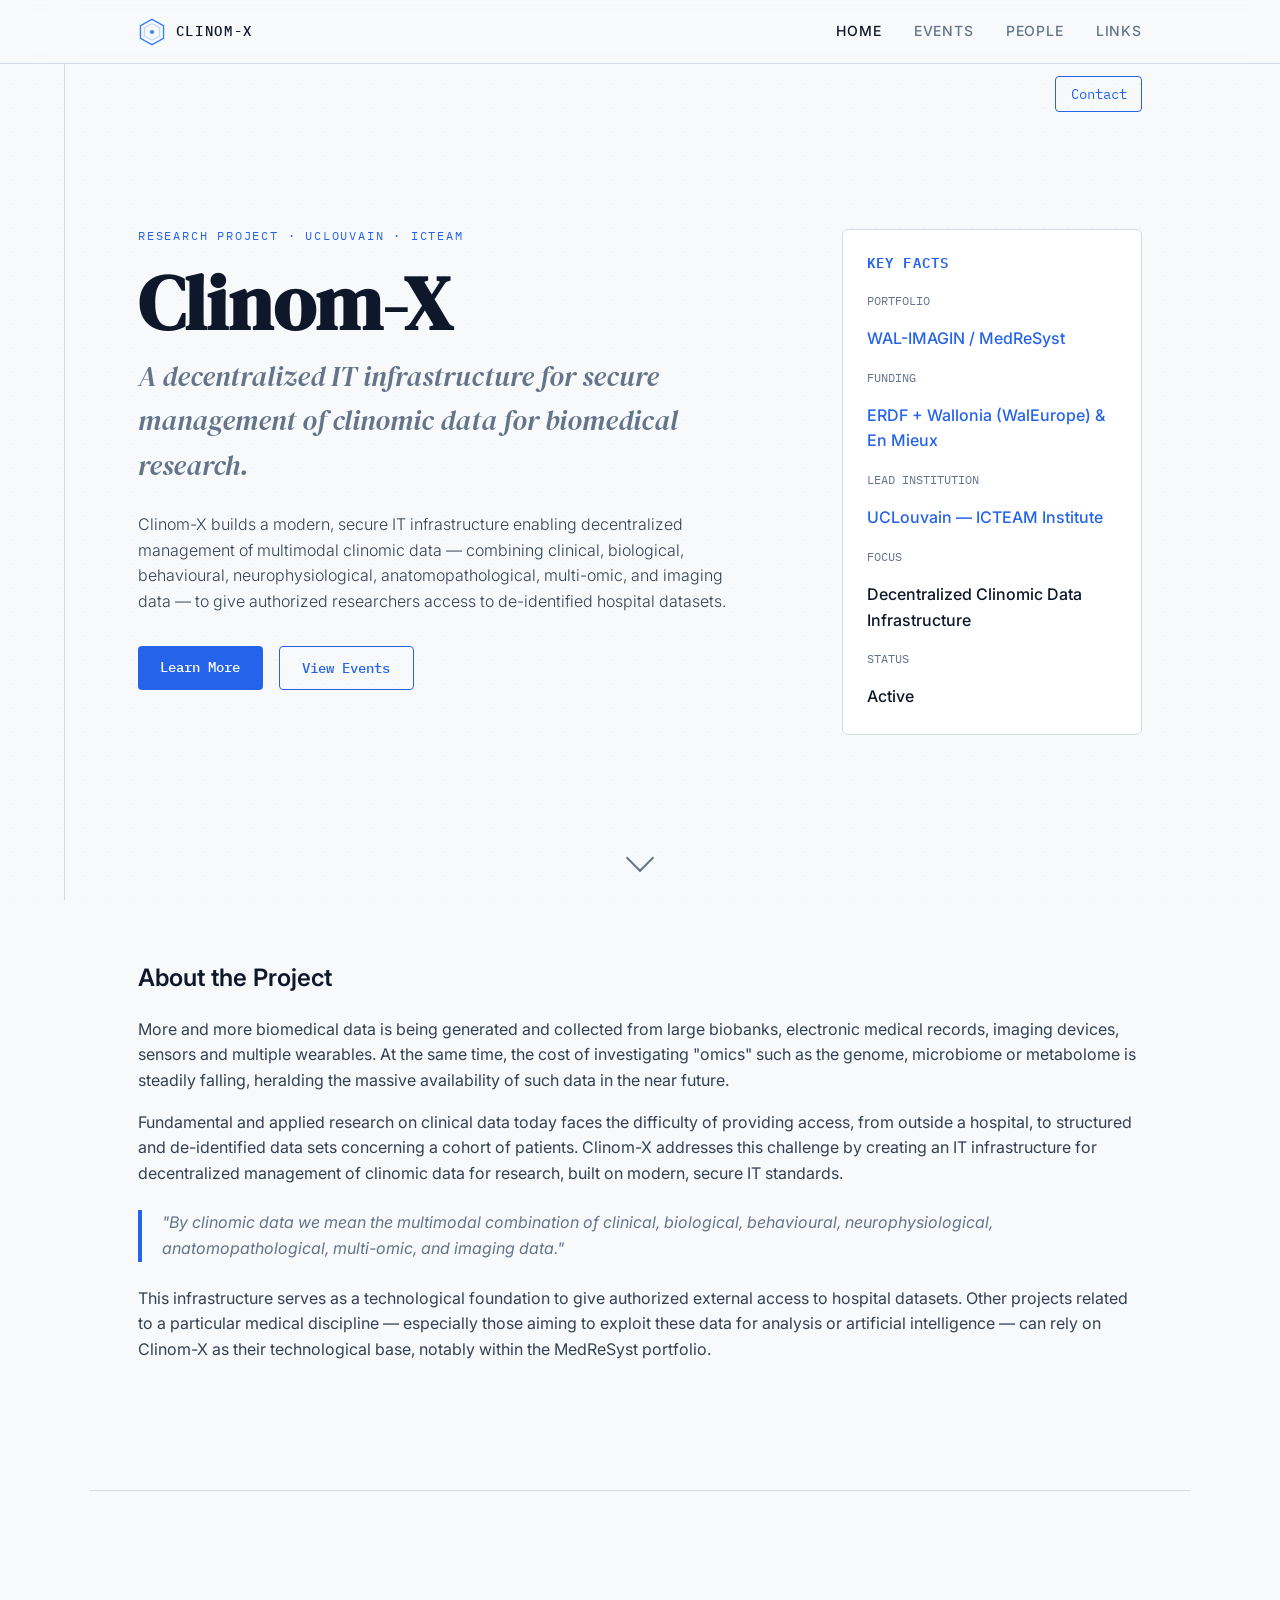
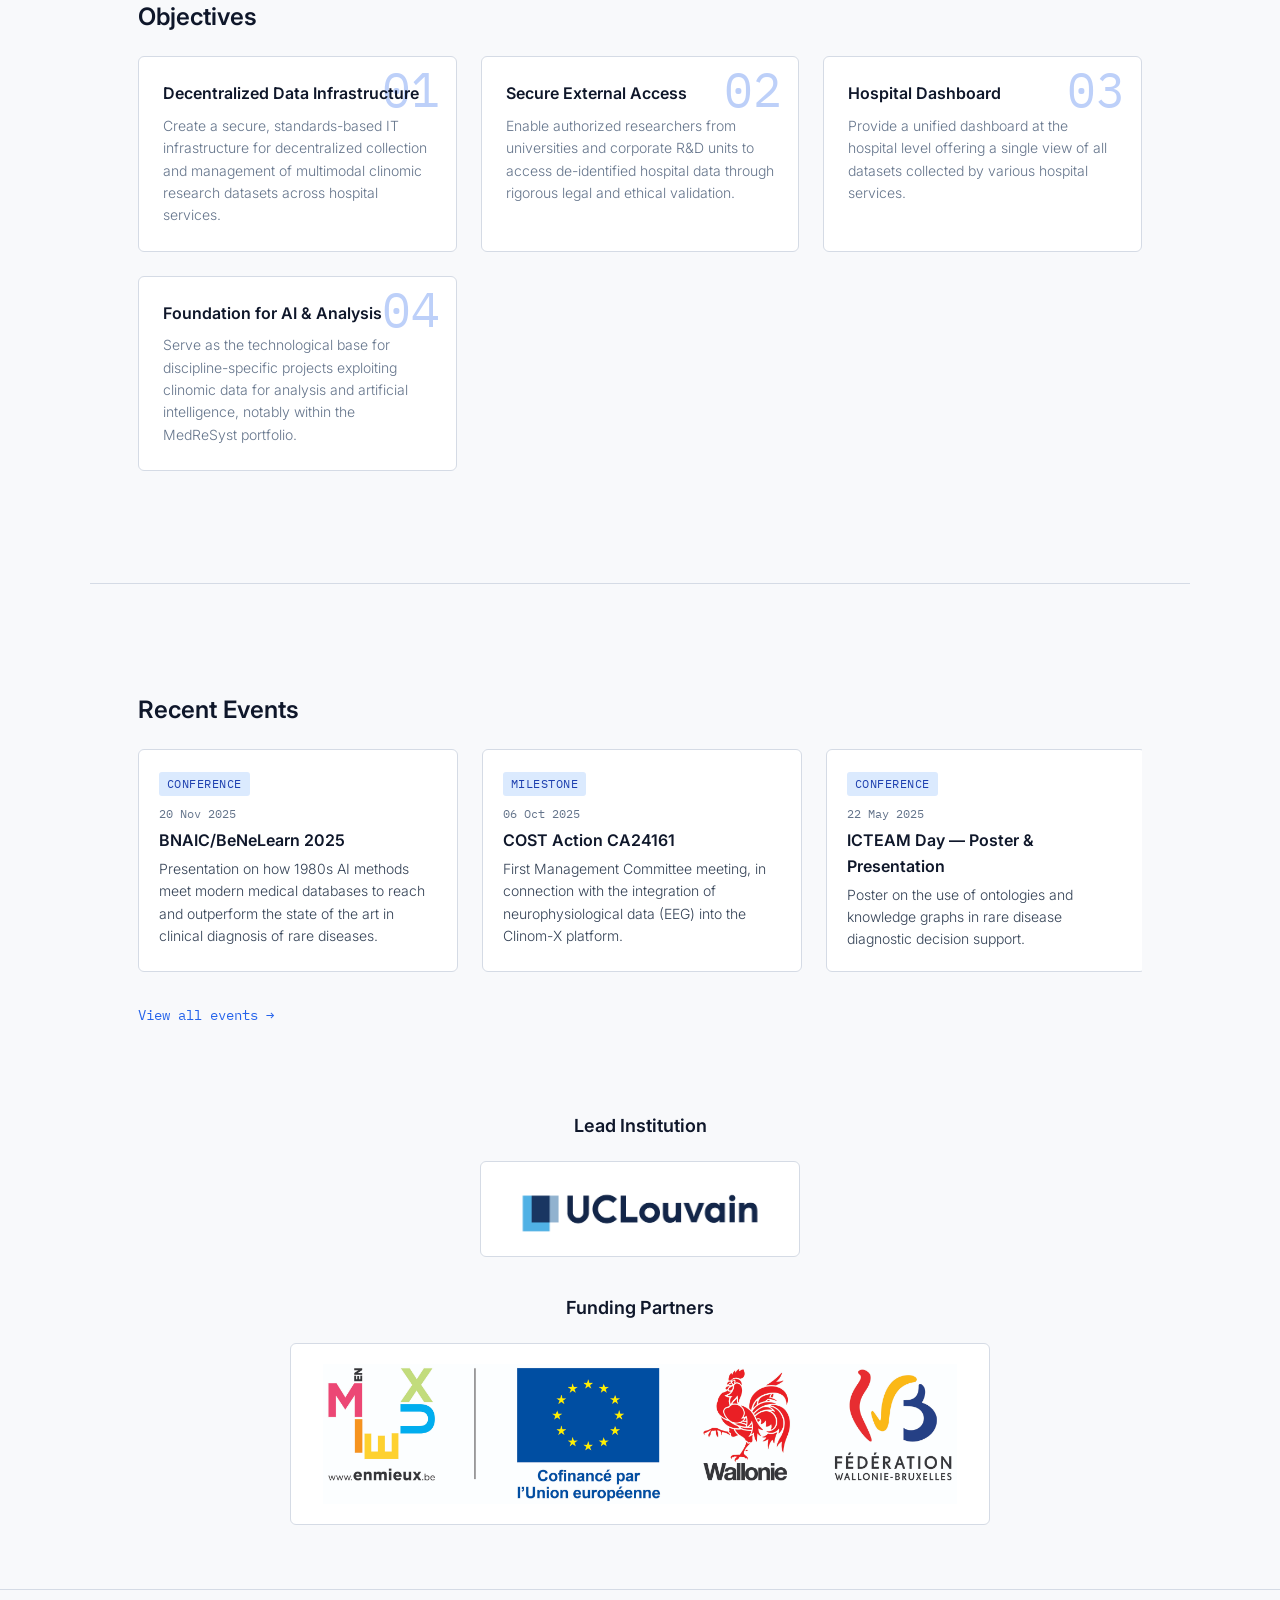
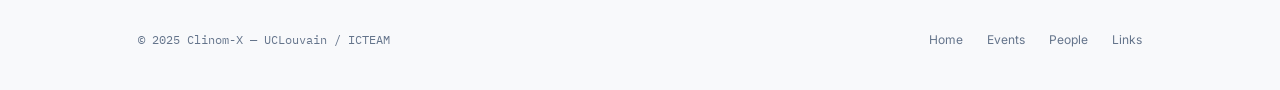
==== index.html @ 5c1c2f0a "Add some events" ====
<!DOCTYPE html>
<html lang="en">
<head>
  <meta charset="UTF-8">
  <meta name="viewport" content="width=device-width, initial-scale=1.0">
  <meta name="description" content="Clinom-X — A decentralized IT infrastructure for secure management of clinomic data for biomedical research.">
  <title>Clinom-X | Home</title>
  <link rel="icon" href="favicon.ico">
  <link href="https://fonts.googleapis.com/css2?family=DM+Serif+Display:ital@0;1&family=IBM+Plex+Mono:wght@400;500&family=Inter:wght@300;400;500;600&display=swap" rel="stylesheet">
  <link rel="stylesheet" href="css/style.css">
</head>
<body>

<a class="skip-link" href="#main">Skip to content</a>

<!-- ===== HEADER ===== -->
<header class="site-header">
  <div class="header-inner">
    <a href="index.html" class="logo" aria-label="Clinom-X home">
      <svg class="logo-mark" viewBox="0 0 40 40" aria-hidden="true">
        <polygon points="20,2 36.5,11 36.5,29 20,38 3.5,29 3.5,11" fill="none" stroke="#3b82f6" stroke-width="2"/>
        <polygon points="20,8 31,14 31,26 20,32 9,26 9,14" fill="none" stroke="#3b82f6" stroke-width="1" opacity="0.5"/>
        <circle cx="20" cy="20" r="3" fill="#3b82f6"/>
      </svg>
      <span class="logo-text">CLINOM-X</span>
    </a>

    <input type="checkbox" id="nav-toggle" class="nav-toggle sr-only" aria-label="Toggle navigation">
    <label for="nav-toggle" class="nav-toggle-label" aria-label="Open menu"><span></span></label>

    <div class="nav-menu">
      <nav class="nav-links" aria-label="Primary navigation">
        <a href="index.html" class="active">Home</a>
        <a href="events.html">Events</a>
        <a href="people.html">People</a>
        <a href="links.html">Links</a>
      </nav>
      <a href="mailto:francois.roucoux@uclouvain.be" class="btn-contact btn-contact-nav">Contact</a>
    </div>
  </div>
</header>

<a href="mailto:francois.roucoux@uclouvain.be" class="btn-contact btn-contact-fixed">Contact</a>

<main id="main" class="page-content">

<!-- ===== SECTION A: HERO ===== -->
<section class="hero">
  <div class="hero-bg" aria-hidden="true">
    <svg width="100%" height="100%" xmlns="http://www.w3.org/2000/svg">
      <defs>
        <pattern id="dot-grid" x="0" y="0" width="24" height="24" patternUnits="userSpaceOnUse">
          <circle cx="12" cy="12" r="1" fill="rgba(37,99,235,0.07)"/>
        </pattern>
      </defs>
      <rect width="100%" height="100%" fill="url(#dot-grid)"/>
    </svg>
  </div>

  <div class="container">
    <div class="hero-grid">
      <div class="hero-content">
        <p class="eyebrow">Research Project &middot; UCLouvain &middot; ICTEAM</p>
        <h1 class="headline">Clinom-X</h1>
        <p class="tagline">A decentralized IT infrastructure for secure management of clinomic data for biomedical research.</p>
        <p class="abstract">
          Clinom-X builds a modern, secure IT infrastructure enabling decentralized management of multimodal clinomic data &mdash; combining clinical, biological, behavioural, neurophysiological, anatomopathological, multi-omic, and imaging data &mdash; to give authorized researchers access to de-identified hospital datasets.
        </p>
        <div class="hero-cta">
          <a href="#about" class="btn btn-primary">Learn More</a>
          <a href="events.html" class="btn btn-outline">View Events</a>
        </div>
      </div>
      <aside class="hero-aside">
        <div class="key-facts">
          <h3>Key Facts</h3>
          <dl>
            <dt>Portfolio</dt>
            <dd><a href="https://medresyst.org/en/about/" target="_blank" rel="noopener noreferrer">WAL-IMAGIN / MedReSyst<span class="sr-only"> (opens in new tab)</span></a></dd>
            <dt>Funding</dt>
            <dd><a href="#partners">ERDF + Wallonia (WalEurope) &amp; En Mieux</a></dd>
            <dt>Lead Institution</dt>
            <dd><a href="#lead-institution">UCLouvain &mdash; ICTEAM Institute</a></dd>
            <dt>Focus</dt>
            <dd>Decentralized Clinomic Data Infrastructure</dd>
            <dt>Status</dt>
            <dd>Active</dd>
          </dl>
        </div>
      </aside>
    </div>
  </div>

  <div class="scroll-indicator" aria-hidden="true"></div>
</section>

<!-- ===== SECTION B: ABOUT ===== -->
<section id="about" class="section">
  <div class="container">
    <h2>About the Project</h2>
    <div class="about-text">
      <p>
        More and more biomedical data is being generated and collected from large biobanks, electronic medical records, imaging devices, sensors and multiple wearables. At the same time, the cost of investigating "omics" such as the genome, microbiome or metabolome is steadily falling, heralding the massive availability of such data in the near future.
      </p>
      <p>
        Fundamental and applied research on clinical data today faces the difficulty of providing access, from outside a hospital, to structured and de-identified data sets concerning a cohort of patients. Clinom-X addresses this challenge by creating an IT infrastructure for decentralized management of clinomic data for research, built on modern, secure IT standards.
      </p>
      <blockquote>
        "By clinomic data we mean the multimodal combination of clinical, biological, behavioural, neurophysiological, anatomopathological, multi-omic, and imaging data."
      </blockquote>
      <p>
        This infrastructure serves as a technological foundation to give authorized external access to hospital datasets. Other projects related to a particular medical discipline &mdash; especially those aiming to exploit these data for analysis or artificial intelligence &mdash; can rely on Clinom-X as their technological base, notably within the MedReSyst portfolio.
      </p>
    </div>
  </div>
</section>

<hr class="container">

<!-- ===== SECTION C: OBJECTIVES ===== -->
<section class="section">
  <div class="container">
    <h2>Objectives</h2>
    <div class="objectives-grid">
      <div class="objective-card">
        <span class="objective-num" aria-hidden="true">01</span>
        <p class="objective-title">Decentralized Data Infrastructure</p>
        <p class="objective-desc">Create a secure, standards-based IT infrastructure for decentralized collection and management of multimodal clinomic research datasets across hospital services.</p>
      </div>
      <div class="objective-card">
        <span class="objective-num" aria-hidden="true">02</span>
        <p class="objective-title">Secure External Access</p>
        <p class="objective-desc">Enable authorized researchers from universities and corporate R&amp;D units to access de-identified hospital data through rigorous legal and ethical validation.</p>
      </div>
      <div class="objective-card">
        <span class="objective-num" aria-hidden="true">03</span>
        <p class="objective-title">Hospital Dashboard</p>
        <p class="objective-desc">Provide a unified dashboard at the hospital level offering a single view of all datasets collected by various hospital services.</p>
      </div>
      <div class="objective-card">
        <span class="objective-num" aria-hidden="true">04</span>
        <p class="objective-title">Foundation for AI &amp; Analysis</p>
        <p class="objective-desc">Serve as the technological base for discipline-specific projects exploiting clinomic data for analysis and artificial intelligence, notably within the MedReSyst portfolio.</p>
      </div>
    </div>
  </div>
</section>

<hr class="container">

<!-- ===== SECTION D: LATEST EVENTS ===== -->
<section class="section">
  <div class="container">
    <h2>Recent Events</h2>
    <div class="events-preview">
      <a href="events.html" class="event-preview-card">
        <span class="tag">Conference</span>
        <p class="event-preview-date">20 Nov 2025</p>
        <p class="event-preview-title">BNAIC/BeNeLearn 2025</p>
        <p class="event-preview-desc">Presentation on how 1980s AI methods meet modern medical databases to reach and outperform the state of the art in clinical diagnosis of rare diseases.</p>
      </a>
      <a href="events.html" class="event-preview-card">
        <span class="tag">Milestone</span>
        <p class="event-preview-date">06 Oct 2025</p>
        <p class="event-preview-title">COST Action CA24161</p>
        <p class="event-preview-desc">First Management Committee meeting, in connection with the integration of neurophysiological data (EEG) into the Clinom-X platform.</p>
      </a>
      <a href="events.html" class="event-preview-card">
        <span class="tag">Conference</span>
        <p class="event-preview-date">22 May 2025</p>
        <p class="event-preview-title">ICTEAM Day &mdash; Poster &amp; Presentation</p>
        <p class="event-preview-desc">Poster on the use of ontologies and knowledge graphs in rare disease diagnostic decision support.</p>
      </a>
    </div>
    <a href="events.html" class="view-all-link">View all events &rarr;</a>
  </div>
</section>

<!-- ===== SECTION E: PARTNERS ===== -->
<section id="partners" class="section" style="padding-top: 1.5rem;">
  <div class="container" style="text-align: center;">
    <h3 id="lead-institution">Lead Institution</h3>
    <a href="https://www.uclouvain.be/en/research-institutes/icteam" target="_blank" rel="noopener noreferrer">
      <img src="img/logo_UCLouvain_format_jpg_RVB.jpg" alt="UCLouvain — ICTEAM Institute (opens in new tab)" class="partners-logo uclouvain-logo" style="margin-top: 1.5rem;">
    </a>
    <h3 style="margin-top: 2.5rem;">Funding Partners</h3>
    <img src="img/logo_UE+wallonie+FWB.jpg" alt="Funding partners: En Mieux, European Union (ERDF), Wallonie, Fédération Wallonie-Bruxelles" class="partners-logo" style="margin-top: 1.5rem;">
  </div>
</section>

</main>

<!-- ===== FOOTER ===== -->
<footer class="site-footer">
  <div class="footer-inner">
    <p class="footer-copy">&copy; 2025 Clinom-X &mdash; UCLouvain / ICTEAM</p>
    <nav class="footer-nav" aria-label="Footer navigation">
      <a href="index.html">Home</a>
      <a href="events.html">Events</a>
      <a href="people.html">People</a>
      <a href="links.html">Links</a>
    </nav>
  </div>
</footer>

</body>
</html>
---- css/style.css ----
/* =========================================================
   0. Custom Properties (Design Tokens)
   ========================================================= */

:root {
  --clr-bg:          #f8f9fb;
  --clr-surface:     #ffffff;
  --clr-border:      #d5dbe5;
  --clr-accent:      #2563eb;
  --clr-accent-dim:  #1d4ed8;
  --clr-text:        #334155;
  --clr-text-muted:  #64748b;
  --clr-text-bright: #0f172a;
  --clr-tag-bg:      #dbeafe;
  --clr-tag-text:    #1e40af;
  --clr-rule:        #d5dbe5;

  --fs-xs:   0.75rem;
  --fs-sm:   0.875rem;
  --fs-base: 1rem;
  --fs-lg:   1.125rem;
  --fs-xl:   1.5rem;
  --fs-2xl:  2rem;
  --fs-hero: clamp(2.5rem, 6vw, 5rem);
}

/* =========================================================
   1. CSS Reset / Base
   ========================================================= */

*, *::before, *::after {
  box-sizing: border-box;
  margin: 0;
  padding: 0;
}

html {
  scroll-behavior: smooth;
}

body {
  font-family: 'Inter', sans-serif;
  font-weight: 400;
  font-size: var(--fs-base);
  line-height: 1.6;
  color: var(--clr-text);
  background-color: var(--clr-bg);
  -webkit-font-smoothing: antialiased;
  -moz-osx-font-smoothing: grayscale;
}

img {
  max-width: 100%;
  display: block;
}

ul, ol {
  list-style: none;
}

a {
  color: var(--clr-accent);
  text-decoration: none;
  transition: all 0.2s ease;
}

a:hover {
  color: var(--clr-text-bright);
}

/* =========================================================
   2. Base Typography
   ========================================================= */

h1, h2, h3, h4 {
  font-family: 'Inter', sans-serif;
  color: var(--clr-text-bright);
  line-height: 1.2;
}

h1 { font-size: var(--fs-2xl); font-weight: 600; }
h2 { font-size: var(--fs-xl); font-weight: 600; margin-bottom: 1.5rem; }
h3 { font-size: var(--fs-lg); font-weight: 600; margin-bottom: 1rem; }

/* =========================================================
   3. Layout Utilities
   ========================================================= */

.container {
  max-width: 1100px;
  margin-inline: auto;
  padding-inline: clamp(1rem, 5vw, 3rem);
}

.section {
  padding-block: 4rem;
}

.grid-auto {
  display: grid;
  grid-template-columns: repeat(auto-fill, minmax(300px, 1fr));
  gap: 1.5rem;
}

.flex-row {
  display: flex;
  gap: 1rem;
  align-items: center;
}

.sr-only {
  position: absolute;
  width: 1px;
  height: 1px;
  padding: 0;
  margin: -1px;
  overflow: hidden;
  clip: rect(0, 0, 0, 0);
  white-space: nowrap;
  border: 0;
}

/* Skip link */
.skip-link {
  position: absolute;
  top: -100%;
  left: 1rem;
  background: var(--clr-accent);
  color: var(--clr-text-bright);
  padding: 0.5rem 1rem;
  z-index: 1000;
  border-radius: 4px;
  font-size: var(--fs-sm);
}

.skip-link:focus {
  top: 0.5rem;
}

/* Focus styles */
:focus-visible {
  outline: 2px solid var(--clr-accent);
  outline-offset: 3px;
}

/* =========================================================
   4. Components
   ========================================================= */

/* ---------------------------------------------------------
   4.1 Header / Nav
   --------------------------------------------------------- */

.site-header {
  position: fixed;
  top: 0;
  left: 0;
  right: 0;
  height: 64px;
  z-index: 100;
  background: rgba(248, 249, 251, 0.85);
  -webkit-backdrop-filter: blur(12px);
  backdrop-filter: blur(12px);
  border-bottom: 1px solid var(--clr-border);
  display: flex;
  align-items: center;
}

.header-inner {
  max-width: 1100px;
  margin-inline: auto;
  padding-inline: clamp(1rem, 5vw, 3rem);
  width: 100%;
  display: flex;
  align-items: center;
  justify-content: space-between;
}

.logo {
  display: flex;
  align-items: center;
  gap: 0.6rem;
  text-decoration: none;
}

.logo-text {
  font-family: 'IBM Plex Mono', monospace;
  font-weight: 500;
  font-size: var(--fs-sm);
  letter-spacing: 0.12em;
  color: var(--clr-text-bright);
}

.logo-mark {
  width: 28px;
  height: 28px;
  flex-shrink: 0;
}

.nav-links {
  display: flex;
  gap: 2rem;
  align-items: center;
}

.nav-links a {
  font-size: var(--fs-sm);
  font-family: 'Inter', sans-serif;
  font-weight: 500;
  text-transform: uppercase;
  letter-spacing: 0.06em;
  color: var(--clr-text-muted);
  text-decoration: none;
}

.nav-links a:hover,
.nav-links a.active {
  color: var(--clr-text-bright);
}

.btn-contact {
  font-family: 'IBM Plex Mono', monospace;
  font-size: var(--fs-sm);
  border: 1px solid var(--clr-accent);
  color: var(--clr-accent);
  border-radius: 4px;
  padding: 0.35rem 0.9rem;
  text-decoration: none;
  transition: all 0.2s ease;
}

.btn-contact:hover {
  background: var(--clr-accent);
  color: var(--clr-text-bright);
}

.btn-contact-fixed {
  position: fixed;
  top: 4.75rem;
  z-index: 99;
  right: calc(50% - 550px + clamp(1rem, 5vw, 3rem));
}

.btn-contact-nav {
  display: none;
}

@media (max-width: 1100px) {
  .btn-contact-fixed {
    right: clamp(1rem, 5vw, 3rem);
  }
}

/* Hamburger toggle (CSS-only) */
.nav-toggle {
  display: none;
}

.nav-toggle-label {
  display: none;
  cursor: pointer;
  width: 28px;
  height: 20px;
  position: relative;
  z-index: 110;
}

.nav-toggle-label span,
.nav-toggle-label span::before,
.nav-toggle-label span::after {
  display: block;
  width: 100%;
  height: 2px;
  background: var(--clr-text-bright);
  border-radius: 2px;
  position: absolute;
  transition: all 0.3s ease;
}

.nav-toggle-label span {
  top: 9px;
}

.nav-toggle-label span::before {
  content: '';
  top: -7px;
}

.nav-toggle-label span::after {
  content: '';
  top: 7px;
}

.nav-toggle:checked + .nav-toggle-label span {
  background: transparent;
}

.nav-toggle:checked + .nav-toggle-label span::before {
  top: 0;
  transform: rotate(45deg);
}

.nav-toggle:checked + .nav-toggle-label span::after {
  top: 0;
  transform: rotate(-45deg);
}

/* ---------------------------------------------------------
   4.2 Footer
   --------------------------------------------------------- */

.site-footer {
  border-top: 1px solid var(--clr-border);
  padding-block: 2.5rem;
}

.footer-inner {
  max-width: 1100px;
  margin-inline: auto;
  padding-inline: clamp(1rem, 5vw, 3rem);
  display: flex;
  justify-content: space-between;
  align-items: center;
  flex-wrap: wrap;
  gap: 1rem;
}

.footer-copy {
  font-family: 'IBM Plex Mono', monospace;
  font-size: var(--fs-xs);
  color: var(--clr-text-muted);
}

.footer-nav {
  display: flex;
  gap: 1.5rem;
}

.footer-nav a {
  font-size: var(--fs-xs);
  color: var(--clr-text-muted);
  text-decoration: none;
}

.footer-nav a:hover {
  color: var(--clr-text-bright);
}

/* ---------------------------------------------------------
   4.3 Hero
   --------------------------------------------------------- */

.hero {
  min-height: 100svh;
  min-height: 100vh; /* fallback */
  display: flex;
  align-items: center;
  position: relative;
  overflow: hidden;
  padding-top: 64px;
}

.hero-bg {
  position: absolute;
  inset: 0;
  z-index: 0;
}

.hero-bg svg {
  width: 100%;
  height: 100%;
}

.hero-grid {
  position: relative;
  z-index: 1;
  display: flex;
  align-items: center;
  gap: 3rem;
}

.hero-content {
  flex: 1;
  max-width: 700px;
}

.hero-aside {
  flex: 0 0 300px;
}

.hero .eyebrow {
  font-family: 'IBM Plex Mono', monospace;
  font-size: var(--fs-xs);
  color: var(--clr-accent);
  text-transform: uppercase;
  letter-spacing: 0.15em;
  margin-bottom: 1rem;
}

.hero .headline {
  font-family: 'DM Serif Display', serif;
  font-size: var(--fs-hero);
  color: var(--clr-text-bright);
  line-height: 1.1;
  margin-bottom: 0.5rem;
}

.hero .tagline {
  font-family: 'DM Serif Display', serif;
  font-style: italic;
  font-size: clamp(1.25rem, 3vw, 1.75rem);
  color: var(--clr-text-muted);
  margin-bottom: 1.5rem;
}

.hero .abstract {
  font-weight: 300;
  font-size: var(--fs-base);
  color: var(--clr-text);
  margin-bottom: 2rem;
  max-width: 600px;
}

.hero-cta {
  display: flex;
  gap: 1rem;
  flex-wrap: wrap;
  margin-bottom: 3rem;
}

.scroll-indicator {
  position: absolute;
  bottom: 2rem;
  left: 50%;
  transform: translateX(-50%);
  z-index: 1;
}

.scroll-indicator::before {
  content: '';
  display: block;
  width: 20px;
  height: 20px;
  border-right: 2px solid var(--clr-text-muted);
  border-bottom: 2px solid var(--clr-text-muted);
  transform: rotate(45deg);
  animation: scroll-bounce 2s infinite;
}

@keyframes scroll-bounce {
  0%, 100% { transform: rotate(45deg) translateY(0); opacity: 0.6; }
  50%      { transform: rotate(45deg) translateY(8px); opacity: 1; }
}

/* Page hero (narrow band for inner pages) */
.page-hero {
  min-height: 220px;
  display: flex;
  align-items: flex-end;
  padding-top: 64px;
  padding-bottom: 2rem;
  position: relative;
  overflow: hidden;
}

.page-hero .hero-bg {
  position: absolute;
  inset: 0;
  z-index: 0;
}

.page-hero .container {
  position: relative;
  z-index: 1;
}

.page-hero .eyebrow {
  font-family: 'IBM Plex Mono', monospace;
  font-size: var(--fs-xs);
  color: var(--clr-accent);
  text-transform: uppercase;
  letter-spacing: 0.15em;
  margin-bottom: 0.75rem;
}

.page-hero h1 {
  font-family: 'DM Serif Display', serif;
  font-size: var(--fs-2xl);
  color: var(--clr-text-bright);
  margin-bottom: 0.5rem;
}

.page-hero .subtitle {
  font-weight: 300;
  color: var(--clr-text-muted);
  font-size: var(--fs-base);
}

/* ---------------------------------------------------------
   4.4 Cards (generic)
   --------------------------------------------------------- */

.card {
  background: var(--clr-surface);
  border: 1px solid var(--clr-border);
  border-radius: 6px;
  padding: 1.5rem;
  transition: all 0.2s ease;
}

.card:hover {
  border-color: var(--clr-accent);
  box-shadow: 0 0 0 1px var(--clr-accent);
}

/* ---------------------------------------------------------
   4.5 Buttons
   --------------------------------------------------------- */

.btn {
  display: inline-block;
  font-family: 'IBM Plex Mono', monospace;
  font-size: var(--fs-sm);
  font-weight: 500;
  padding: 0.6rem 1.4rem;
  border-radius: 4px;
  text-decoration: none;
  transition: all 0.2s ease;
  cursor: pointer;
  border: none;
}

.btn-primary {
  background: var(--clr-accent);
  color: #fff;
}

.btn-primary:hover {
  background: var(--clr-accent-dim);
  color: #fff;
}

.btn-outline {
  background: transparent;
  border: 1px solid var(--clr-accent);
  color: var(--clr-accent);
}

.btn-outline:hover {
  background: var(--clr-accent);
  color: #fff;
}

/* ---------------------------------------------------------
   4.6 Tags / Chips
   --------------------------------------------------------- */

.tag {
  display: inline-block;
  font-family: 'IBM Plex Mono', monospace;
  font-size: var(--fs-xs);
  text-transform: uppercase;
  letter-spacing: 0.04em;
  background: var(--clr-tag-bg);
  color: var(--clr-tag-text);
  padding: 0.15rem 0.5rem;
  border-radius: 3px;
}

/* ---------------------------------------------------------
   4.7 Timeline (events)
   --------------------------------------------------------- */

.timeline {
  padding: 0;
}

.timeline-entry {
  display: grid;
  grid-template-columns: 80px 1px 1fr;
  gap: 1.5rem;
  padding-bottom: 2.5rem;
}

.timeline-year {
  font-family: 'IBM Plex Mono', monospace;
  color: var(--clr-accent);
  font-size: var(--fs-sm);
  text-align: right;
  padding-top: 0.15rem;
}

.timeline-rule {
  background: var(--clr-border);
  width: 1px;
}

.timeline-content {
  padding-bottom: 0.5rem;
}

.timeline-date {
  font-family: 'IBM Plex Mono', monospace;
  font-size: var(--fs-xs);
  color: var(--clr-text-muted);
  margin-bottom: 0.35rem;
}

.timeline-content .tag {
  margin-bottom: 0.5rem;
}

.timeline-title {
  font-weight: 600;
  font-size: var(--fs-lg);
  color: var(--clr-text-bright);
  margin-bottom: 0.25rem;
}

.timeline-venue {
  font-size: var(--fs-sm);
  color: var(--clr-text-muted);
  margin-bottom: 0.35rem;
}

.timeline-desc {
  font-weight: 300;
  font-size: var(--fs-base);
  color: var(--clr-text);
  margin-bottom: 0.5rem;
}

.timeline-link {
  font-family: 'IBM Plex Mono', monospace;
  font-size: var(--fs-xs);
  color: var(--clr-accent);
}

.timeline-link:hover {
  color: var(--clr-text-bright);
}

/* ---------------------------------------------------------
   4.8 Person Card
   --------------------------------------------------------- */

.person-grid {
  display: grid;
  grid-template-columns: repeat(auto-fill, minmax(240px, 1fr));
  gap: 1.5rem;
}

.person-card {
  background: var(--clr-surface);
  border: 1px solid var(--clr-border);
  border-radius: 6px;
  padding: 1.5rem;
  transition: all 0.2s ease;
}

.person-card:hover {
  border-color: var(--clr-accent);
  box-shadow: 0 0 0 1px var(--clr-accent);
}

.person-photo {
  width: 96px;
  height: 96px;
  border-radius: 50%;
  object-fit: cover;
  margin-bottom: 1rem;
  border: 2px solid var(--clr-border);
}

.person-avatar {
  width: 64px;
  height: 64px;
  border-radius: 50%;
  background: var(--clr-border);
  display: flex;
  align-items: center;
  justify-content: center;
  font-family: 'IBM Plex Mono', monospace;
  font-size: var(--fs-lg);
  color: var(--clr-accent);
  margin-bottom: 1rem;
}

.person-name {
  font-weight: 600;
  color: var(--clr-text-bright);
  margin-bottom: 0.15rem;
}

.person-role {
  font-size: var(--fs-sm);
  color: var(--clr-text-muted);
  margin-bottom: 0.15rem;
}

.person-affiliation {
  font-family: 'IBM Plex Mono', monospace;
  font-size: var(--fs-xs);
  color: var(--clr-text-muted);
  margin-bottom: 0.75rem;
}

.person-bio {
  font-weight: 300;
  font-size: var(--fs-sm);
  color: var(--clr-text);
  margin-bottom: 0.75rem;
}

.person-links {
  display: flex;
  gap: 0.75rem;
}

.person-links a {
  font-size: var(--fs-sm);
  color: var(--clr-text-muted);
  text-decoration: none;
  transition: all 0.2s ease;
}

.person-links a:hover {
  color: var(--clr-accent);
}

/* ---------------------------------------------------------
   4.9 Link Entry
   --------------------------------------------------------- */

.link-entry {
  display: flex;
  align-items: flex-start;
  gap: 1rem;
  padding: 1rem 1.25rem;
  border: 1px solid var(--clr-border);
  border-radius: 4px;
  margin-bottom: 0.5rem;
  text-decoration: none;
  color: inherit;
  transition: all 0.2s ease;
}

.link-entry:hover {
  border-color: var(--clr-accent);
  background: var(--clr-surface);
  color: inherit;
}

.link-icon {
  font-size: var(--fs-xl);
  width: 40px;
  flex-shrink: 0;
  text-align: center;
  line-height: 1;
  padding-top: 0.15rem;
}

.link-body {
  flex: 1;
  min-width: 0;
}

.link-title {
  font-weight: 600;
  color: var(--clr-text-bright);
  margin-bottom: 0.1rem;
}

.link-url {
  font-family: 'IBM Plex Mono', monospace;
  font-size: var(--fs-xs);
  color: var(--clr-text-muted);
  margin-bottom: 0.25rem;
}

.link-desc {
  font-weight: 300;
  font-size: var(--fs-sm);
  color: var(--clr-text);
}

.link-arrow {
  color: var(--clr-accent);
  font-size: var(--fs-lg);
  flex-shrink: 0;
  padding-top: 0.5rem;
}

/* ---------------------------------------------------------
   4.10 Blockquote
   --------------------------------------------------------- */

blockquote {
  border-left: 4px solid var(--clr-accent);
  padding-left: 1.25rem;
  margin-block: 1.5rem;
  font-style: italic;
  color: var(--clr-text-muted);
}

/* ---------------------------------------------------------
   4.11 Horizontal Rule
   --------------------------------------------------------- */

hr {
  border: none;
  border-top: 1px solid var(--clr-rule);
  margin-block: 3rem;
}

/* =========================================================
   5. Pages
   ========================================================= */

/* ---------------------------------------------------------
   5.1 Homepage sections
   --------------------------------------------------------- */

/* About: two-column */
.about-grid {
  display: grid;
  grid-template-columns: 1fr;
  gap: 2.5rem;
}

.about-text p {
  margin-bottom: 1rem;
}

.key-facts {
  background: var(--clr-surface);
  border: 1px solid var(--clr-border);
  border-radius: 6px;
  padding: 1.5rem;
}

.key-facts h3 {
  font-family: 'IBM Plex Mono', monospace;
  font-size: var(--fs-sm);
  text-transform: uppercase;
  letter-spacing: 0.08em;
  color: var(--clr-accent);
  margin-bottom: 1.25rem;
}

.key-facts dl {
  display: grid;
  gap: 1rem;
}

.key-facts dt {
  font-family: 'IBM Plex Mono', monospace;
  font-size: var(--fs-xs);
  text-transform: uppercase;
  color: var(--clr-text-muted);
}

.key-facts dd {
  font-weight: 500;
  color: var(--clr-text-bright);
}

/* Objectives grid */
.objectives-grid {
  display: grid;
  grid-template-columns: repeat(auto-fill, minmax(280px, 1fr));
  gap: 1.5rem;
}

.objective-card {
  position: relative;
  background: var(--clr-surface);
  border: 1px solid var(--clr-border);
  border-radius: 6px;
  padding: 1.5rem;
  transition: all 0.2s ease;
  overflow: hidden;
}

.objective-card:hover {
  border-color: var(--clr-accent);
  box-shadow: 0 0 0 1px var(--clr-accent);
}

.objective-num {
  font-family: 'IBM Plex Mono', monospace;
  font-size: 3rem;
  color: var(--clr-accent);
  opacity: 0.3;
  position: absolute;
  top: 0.5rem;
  right: 1rem;
  line-height: 1;
}

.objective-title {
  font-weight: 600;
  font-size: var(--fs-base);
  color: var(--clr-text-bright);
  margin-bottom: 0.5rem;
  position: relative;
}

.objective-desc {
  font-weight: 300;
  font-size: var(--fs-sm);
  color: var(--clr-text-muted);
  position: relative;
}

/* Events preview strip */
.events-preview {
  display: flex;
  gap: 1.5rem;
  overflow-x: auto;
  padding-bottom: 1rem;
}

.event-preview-card {
  flex: 0 0 320px;
  background: var(--clr-surface);
  border: 1px solid var(--clr-border);
  border-radius: 6px;
  padding: 1.25rem;
  text-decoration: none;
  color: inherit;
  transition: all 0.2s ease;
}

.event-preview-card:hover {
  border-color: var(--clr-accent);
  box-shadow: 0 0 0 1px var(--clr-accent);
  color: inherit;
}

.event-preview-card .tag {
  margin-bottom: 0.5rem;
}

.event-preview-card .event-preview-title {
  font-weight: 600;
  color: var(--clr-text-bright);
  margin-bottom: 0.25rem;
}

.event-preview-card .event-preview-date {
  font-family: 'IBM Plex Mono', monospace;
  font-size: var(--fs-xs);
  color: var(--clr-text-muted);
  margin-bottom: 0.35rem;
}

.event-preview-card .event-preview-desc {
  font-weight: 300;
  font-size: var(--fs-sm);
  color: var(--clr-text);
}

.view-all-link {
  font-family: 'IBM Plex Mono', monospace;
  font-size: var(--fs-sm);
  color: var(--clr-accent);
  display: inline-block;
  margin-top: 1rem;
}

.view-all-link:hover {
  color: var(--clr-text-bright);
}

/* Partners */
.partners-logo {
  max-width: 700px;
  margin-inline: auto;
  border-radius: 6px;
  background: var(--clr-surface);
  border: 1px solid var(--clr-border);
  padding: 1.25rem 2rem;
}

.partners-logo.uclouvain-logo {
  max-width: 320px;
  padding: 1rem 1.5rem;
}

/* Section label */
.section-label {
  font-family: 'IBM Plex Mono', monospace;
  font-size: var(--fs-xs);
  text-transform: uppercase;
  letter-spacing: 0.1em;
  color: var(--clr-text-muted);
  margin-bottom: 0.5rem;
}

/* ---------------------------------------------------------
   5.2 Events page
   --------------------------------------------------------- */

.filter-bar {
  display: flex;
  gap: 0;
  margin-bottom: 2.5rem;
  border-bottom: 1px solid var(--clr-border);
}

.filter-bar a {
  font-family: 'IBM Plex Mono', monospace;
  font-size: var(--fs-sm);
  color: var(--clr-text-muted);
  padding: 0.75rem 1.25rem;
  text-decoration: none;
  border-bottom: 2px solid transparent;
  transition: all 0.2s ease;
}

.filter-bar a:hover {
  color: var(--clr-text-bright);
}

.filter-bar a.active {
  color: var(--clr-text-bright);
  border-bottom-color: var(--clr-accent);
}

/* ---------------------------------------------------------
   5.3 People page
   --------------------------------------------------------- */

.group-section {
  margin-bottom: 3rem;
}

.group-label {
  font-family: 'IBM Plex Mono', monospace;
  font-size: var(--fs-xs);
  text-transform: uppercase;
  letter-spacing: 0.1em;
  color: var(--clr-text-muted);
  margin-bottom: 0.5rem;
}

/* ---------------------------------------------------------
   5.4 Links page
   --------------------------------------------------------- */

.links-section {
  margin-bottom: 3rem;
}

.links-section h2 {
  margin-bottom: 1rem;
}

/* =========================================================
   6. Responsive (Mobile-first breakpoints)
   ========================================================= */

@media (min-width: 768px) {
  .about-grid {
    grid-template-columns: 60% 40%;
  }

  .page-hero {
    min-height: 260px;
  }
}

@media (max-width: 767px) {
  .hero-grid {
    flex-direction: column;
    align-items: flex-start;
  }

  .hero-aside {
    flex: none;
    width: 100%;
  }

  .nav-toggle-label {
    display: block;
  }

  .nav-menu {
    position: fixed;
    top: 64px;
    left: 0;
    right: 0;
    bottom: 0;
    background: var(--clr-bg);
    flex-direction: column;
    align-items: flex-start;
    padding: 2rem clamp(1rem, 5vw, 3rem);
    gap: 1.5rem;
    display: none;
    border-top: 1px solid var(--clr-border);
  }

  .nav-toggle:checked ~ .nav-menu {
    display: flex;
  }

  .nav-links {
    flex-direction: column;
    gap: 1.5rem;
    align-items: flex-start;
  }

  .header-right {
    display: flex;
    align-items: center;
    gap: 1rem;
  }

  .btn-contact-fixed {
    display: none;
  }

  .btn-contact-nav {
    display: inline-block;
  }

  .timeline-entry {
    grid-template-columns: 60px 1px 1fr;
    gap: 1rem;
  }

  .timeline-year {
    font-size: var(--fs-xs);
  }

  .events-preview {
    flex-direction: column;
  }

  .event-preview-card {
    flex: none;
    width: 100%;
  }
}

@media (min-width: 1024px) {
  /* Decorative left vertical rule */
  .page-content::before {
    content: '';
    position: fixed;
    left: 4rem;
    top: 0;
    bottom: 0;
    width: 1px;
    background: var(--clr-border);
    z-index: 0;
  }

  .page-content {
    position: relative;
  }
}

/* =========================================================
   7. Animations & Transitions
   ========================================================= */

@keyframes fade-in {
  from { opacity: 0; transform: translateY(10px); }
  to   { opacity: 1; transform: translateY(0); }
}

.hero-content {
  animation: fade-in 0.8s ease both;
}

.page-hero .container {
  animation: fade-in 0.6s ease both;
}

/* =========================================================
   8. Print Styles
   ========================================================= */

@media print {
  .site-header,
  .site-footer,
  .scroll-indicator,
  .hero-bg,
  .nav-toggle-label {
    display: none !important;
  }

  body {
    background: #fff;
    color: #000;
  }

  .hero {
    min-height: auto;
    padding: 2rem 0;
  }

  a::after {
    content: " (" attr(href) ")";
    font-size: 0.8em;
    color: #555;
  }

  nav a::after,
  .logo::after {
    content: none;
  }
}
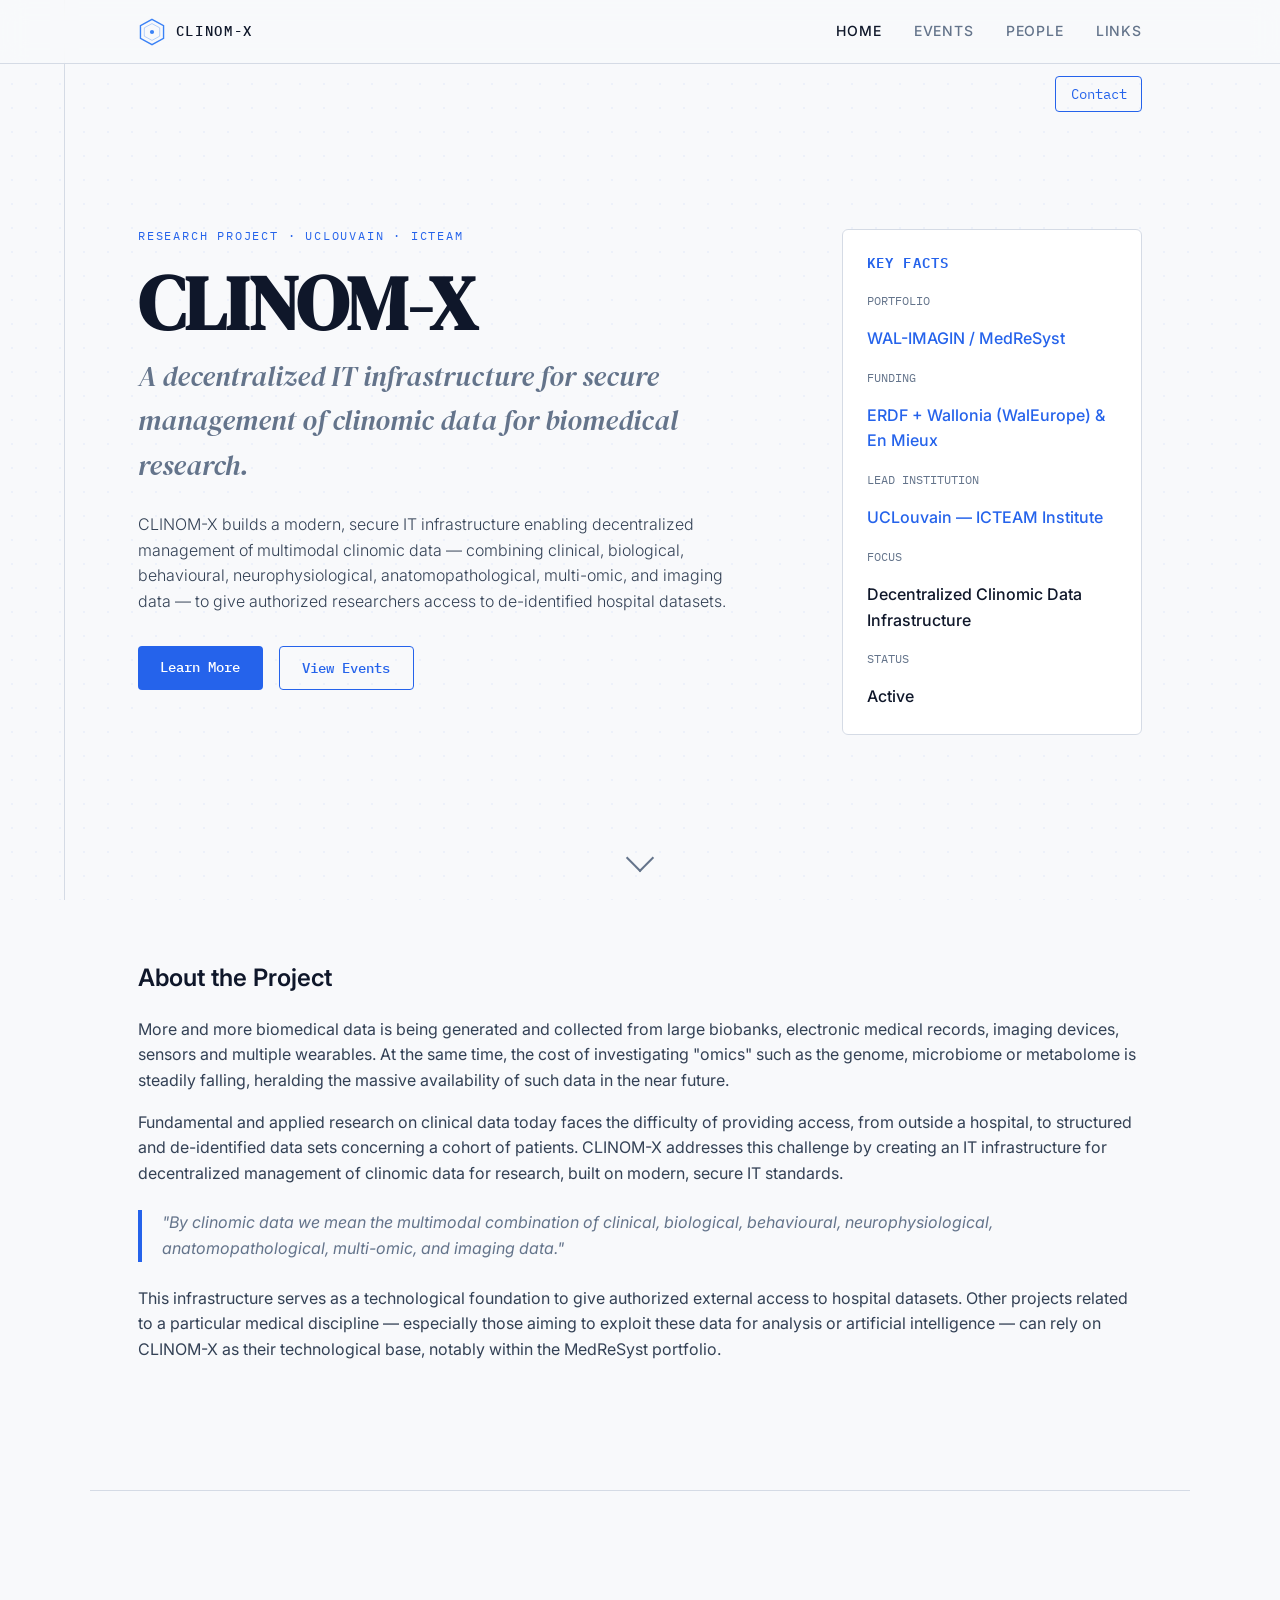
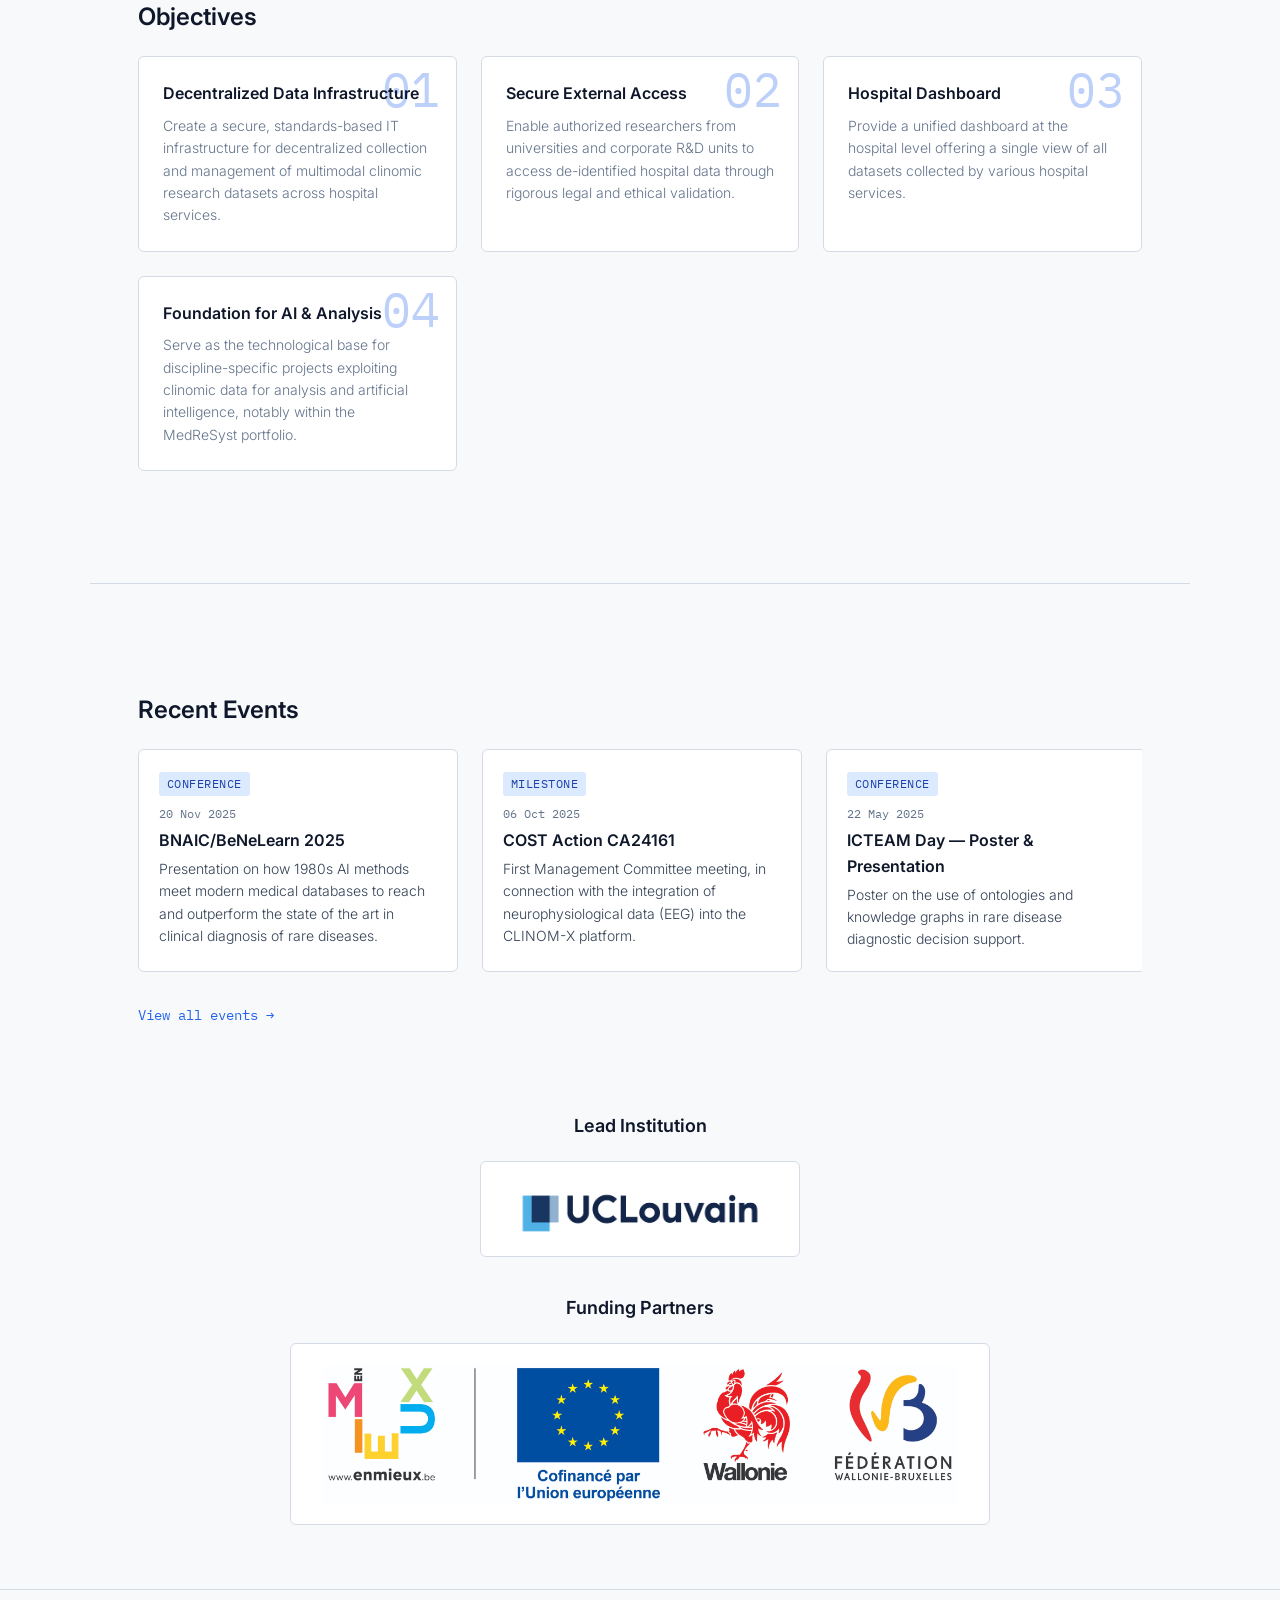
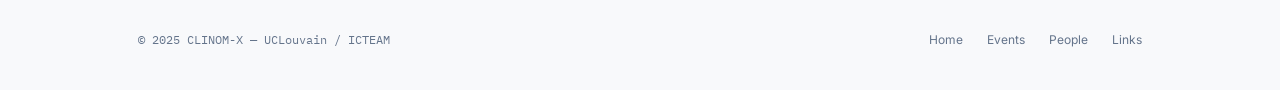
==== commit 5e33ed72: "Capitalize CLINOM-X" ====
--- a/index.html
+++ b/index.html
@@ -3,8 +3,8 @@
 <head>
   <meta charset="UTF-8">
   <meta name="viewport" content="width=device-width, initial-scale=1.0">
-  <meta name="description" content="Clinom-X — A decentralized IT infrastructure for secure management of clinomic data for biomedical research.">
-  <title>Clinom-X | Home</title>
+  <meta name="description" content="CLINOM-X — A decentralized IT infrastructure for secure management of clinomic data for biomedical research.">
+  <title>CLINOM-X | Home</title>
   <link rel="icon" href="favicon.ico">
   <link href="https://fonts.googleapis.com/css2?family=DM+Serif+Display:ital@0;1&family=IBM+Plex+Mono:wght@400;500&family=Inter:wght@300;400;500;600&display=swap" rel="stylesheet">
   <link rel="stylesheet" href="css/style.css">
@@ -16,7 +16,7 @@
 <!-- ===== HEADER ===== -->
 <header class="site-header">
   <div class="header-inner">
-    <a href="index.html" class="logo" aria-label="Clinom-X home">
+    <a href="index.html" class="logo" aria-label="CLINOM-X home">
       <svg class="logo-mark" viewBox="0 0 40 40" aria-hidden="true">
         <polygon points="20,2 36.5,11 36.5,29 20,38 3.5,29 3.5,11" fill="none" stroke="#3b82f6" stroke-width="2"/>
         <polygon points="20,8 31,14 31,26 20,32 9,26 9,14" fill="none" stroke="#3b82f6" stroke-width="1" opacity="0.5"/>
@@ -61,10 +61,10 @@
     <div class="hero-grid">
       <div class="hero-content">
         <p class="eyebrow">Research Project &middot; UCLouvain &middot; ICTEAM</p>
-        <h1 class="headline">Clinom-X</h1>
+        <h1 class="headline">CLINOM-X</h1>
         <p class="tagline">A decentralized IT infrastructure for secure management of clinomic data for biomedical research.</p>
         <p class="abstract">
-          Clinom-X builds a modern, secure IT infrastructure enabling decentralized management of multimodal clinomic data &mdash; combining clinical, biological, behavioural, neurophysiological, anatomopathological, multi-omic, and imaging data &mdash; to give authorized researchers access to de-identified hospital datasets.
+          CLINOM-X builds a modern, secure IT infrastructure enabling decentralized management of multimodal clinomic data &mdash; combining clinical, biological, behavioural, neurophysiological, anatomopathological, multi-omic, and imaging data &mdash; to give authorized researchers access to de-identified hospital datasets.
         </p>
         <div class="hero-cta">
           <a href="#about" class="btn btn-primary">Learn More</a>
@@ -103,13 +103,13 @@
         More and more biomedical data is being generated and collected from large biobanks, electronic medical records, imaging devices, sensors and multiple wearables. At the same time, the cost of investigating "omics" such as the genome, microbiome or metabolome is steadily falling, heralding the massive availability of such data in the near future.
       </p>
       <p>
-        Fundamental and applied research on clinical data today faces the difficulty of providing access, from outside a hospital, to structured and de-identified data sets concerning a cohort of patients. Clinom-X addresses this challenge by creating an IT infrastructure for decentralized management of clinomic data for research, built on modern, secure IT standards.
+        Fundamental and applied research on clinical data today faces the difficulty of providing access, from outside a hospital, to structured and de-identified data sets concerning a cohort of patients. CLINOM-X addresses this challenge by creating an IT infrastructure for decentralized management of clinomic data for research, built on modern, secure IT standards.
       </p>
       <blockquote>
         "By clinomic data we mean the multimodal combination of clinical, biological, behavioural, neurophysiological, anatomopathological, multi-omic, and imaging data."
       </blockquote>
       <p>
-        This infrastructure serves as a technological foundation to give authorized external access to hospital datasets. Other projects related to a particular medical discipline &mdash; especially those aiming to exploit these data for analysis or artificial intelligence &mdash; can rely on Clinom-X as their technological base, notably within the MedReSyst portfolio.
+        This infrastructure serves as a technological foundation to give authorized external access to hospital datasets. Other projects related to a particular medical discipline &mdash; especially those aiming to exploit these data for analysis or artificial intelligence &mdash; can rely on CLINOM-X as their technological base, notably within the MedReSyst portfolio.
       </p>
     </div>
   </div>
@@ -163,7 +163,7 @@
         <span class="tag">Milestone</span>
         <p class="event-preview-date">06 Oct 2025</p>
         <p class="event-preview-title">COST Action CA24161</p>
-        <p class="event-preview-desc">First Management Committee meeting, in connection with the integration of neurophysiological data (EEG) into the Clinom-X platform.</p>
+        <p class="event-preview-desc">First Management Committee meeting, in connection with the integration of neurophysiological data (EEG) into the CLINOM-X platform.</p>
       </a>
       <a href="events.html" class="event-preview-card">
         <span class="tag">Conference</span>
@@ -193,7 +193,7 @@
 <!-- ===== FOOTER ===== -->
 <footer class="site-footer">
   <div class="footer-inner">
-    <p class="footer-copy">&copy; 2025 Clinom-X &mdash; UCLouvain / ICTEAM</p>
+    <p class="footer-copy">&copy; 2025 CLINOM-X &mdash; UCLouvain / ICTEAM</p>
     <nav class="footer-nav" aria-label="Footer navigation">
       <a href="index.html">Home</a>
       <a href="events.html">Events</a>
--- a/css/style.css
+++ b/css/style.css
@@ -1002,30 +1002,45 @@
    5.2 Events page
    --------------------------------------------------------- */
 
-.filter-bar {
-  display: flex;
-  gap: 0;
-  margin-bottom: 2.5rem;
+/* Filter container: radios + labels + timeline as siblings */
+.filter-container {
+  display: flex;
+  flex-wrap: wrap;
   border-bottom: 1px solid var(--clr-border);
-}
-
-.filter-bar a {
+  margin-bottom: 0;
+}
+
+.filter-label {
   font-family: 'IBM Plex Mono', monospace;
   font-size: var(--fs-sm);
   color: var(--clr-text-muted);
   padding: 0.75rem 1.25rem;
-  text-decoration: none;
   border-bottom: 2px solid transparent;
   transition: all 0.2s ease;
-}
-
-.filter-bar a:hover {
-  color: var(--clr-text-bright);
-}
-
-.filter-bar a.active {
+  cursor: pointer;
+}
+
+.filter-label:hover {
+  color: var(--clr-text-bright);
+}
+
+.filter-radio:checked + .filter-label {
   color: var(--clr-text-bright);
   border-bottom-color: var(--clr-accent);
+}
+
+/* Timeline takes full width below the filter labels */
+.filter-container .timeline {
+  flex-basis: 100%;
+  margin-top: 2.5rem;
+}
+
+/* Filtering logic */
+#filter-conference:checked ~ .timeline .timeline-entry:not(.type-conference),
+#filter-workshop:checked ~ .timeline .timeline-entry:not(.type-workshop),
+#filter-publication:checked ~ .timeline .timeline-entry:not(.type-publication),
+#filter-milestone:checked ~ .timeline .timeline-entry:not(.type-milestone) {
+  display: none;
 }
 
 /* ---------------------------------------------------------
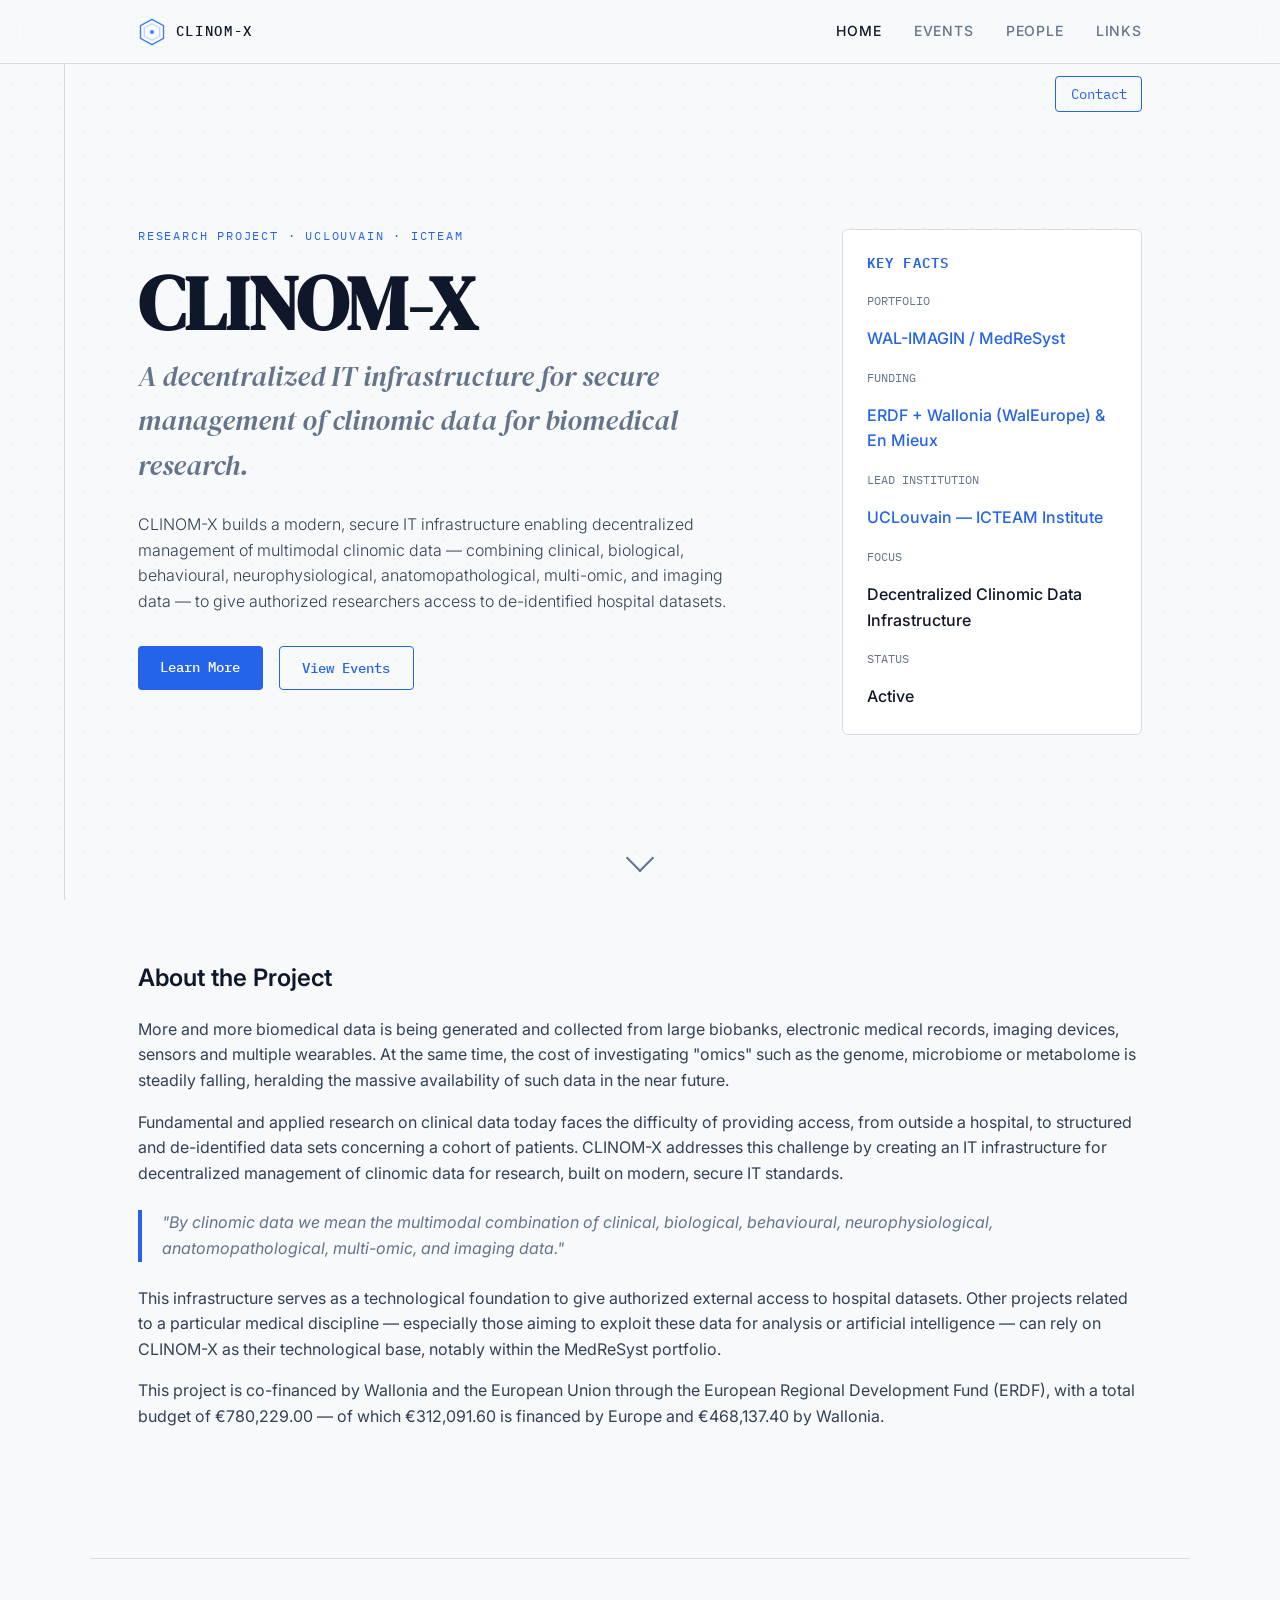
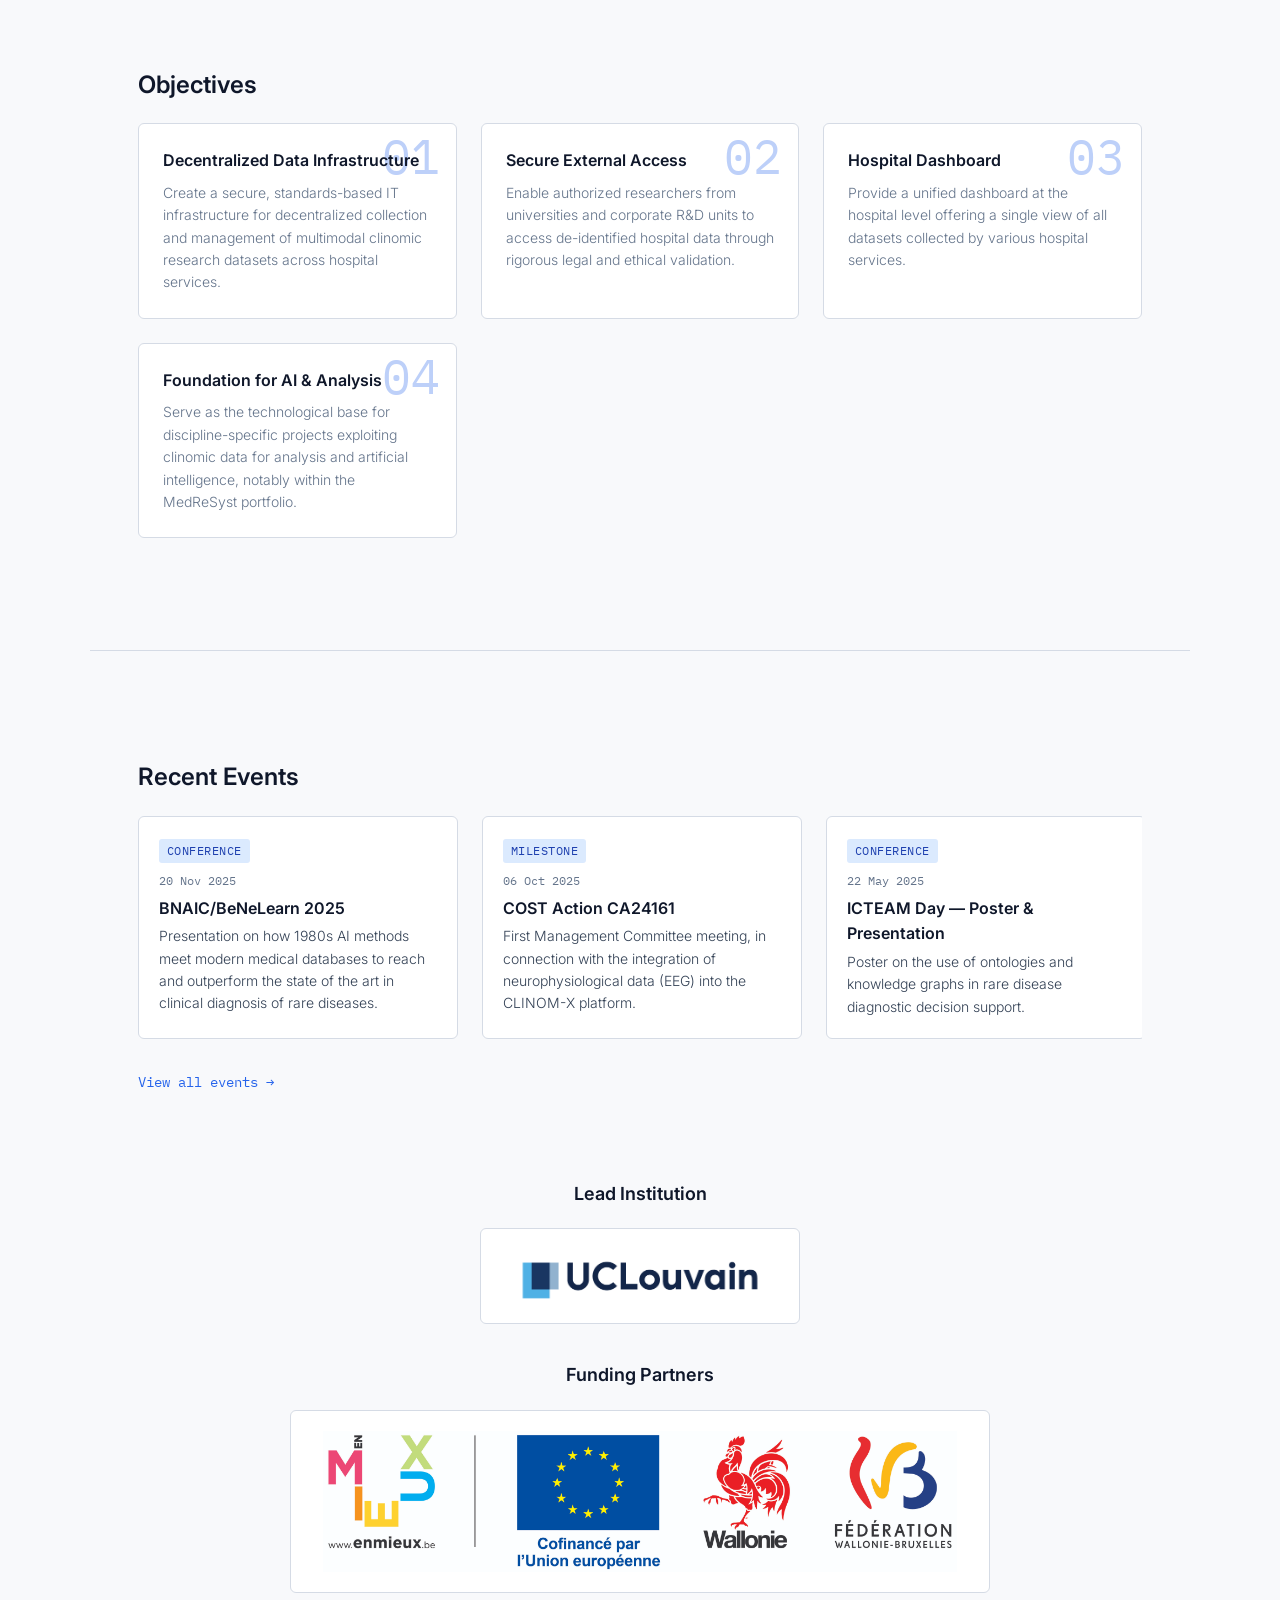
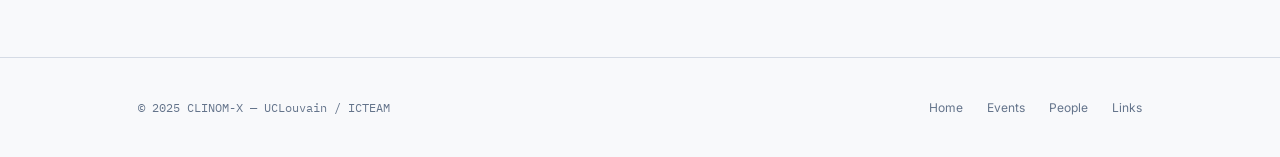
==== commit 6a3a9b36: "add financial information" ====
--- a/index.html
+++ b/index.html
@@ -110,6 +110,9 @@
       </blockquote>
       <p>
         This infrastructure serves as a technological foundation to give authorized external access to hospital datasets. Other projects related to a particular medical discipline &mdash; especially those aiming to exploit these data for analysis or artificial intelligence &mdash; can rely on CLINOM-X as their technological base, notably within the MedReSyst portfolio.
+      </p>
+      <p class="funding-info">
+        This project is co-financed by Wallonia and the European Union through the European Regional Development Fund (ERDF), with a total budget of &euro;780,229.00 &mdash; of which &euro;312,091.60 is financed by Europe and &euro;468,137.40 by Wallonia.
       </p>
     </div>
   </div>
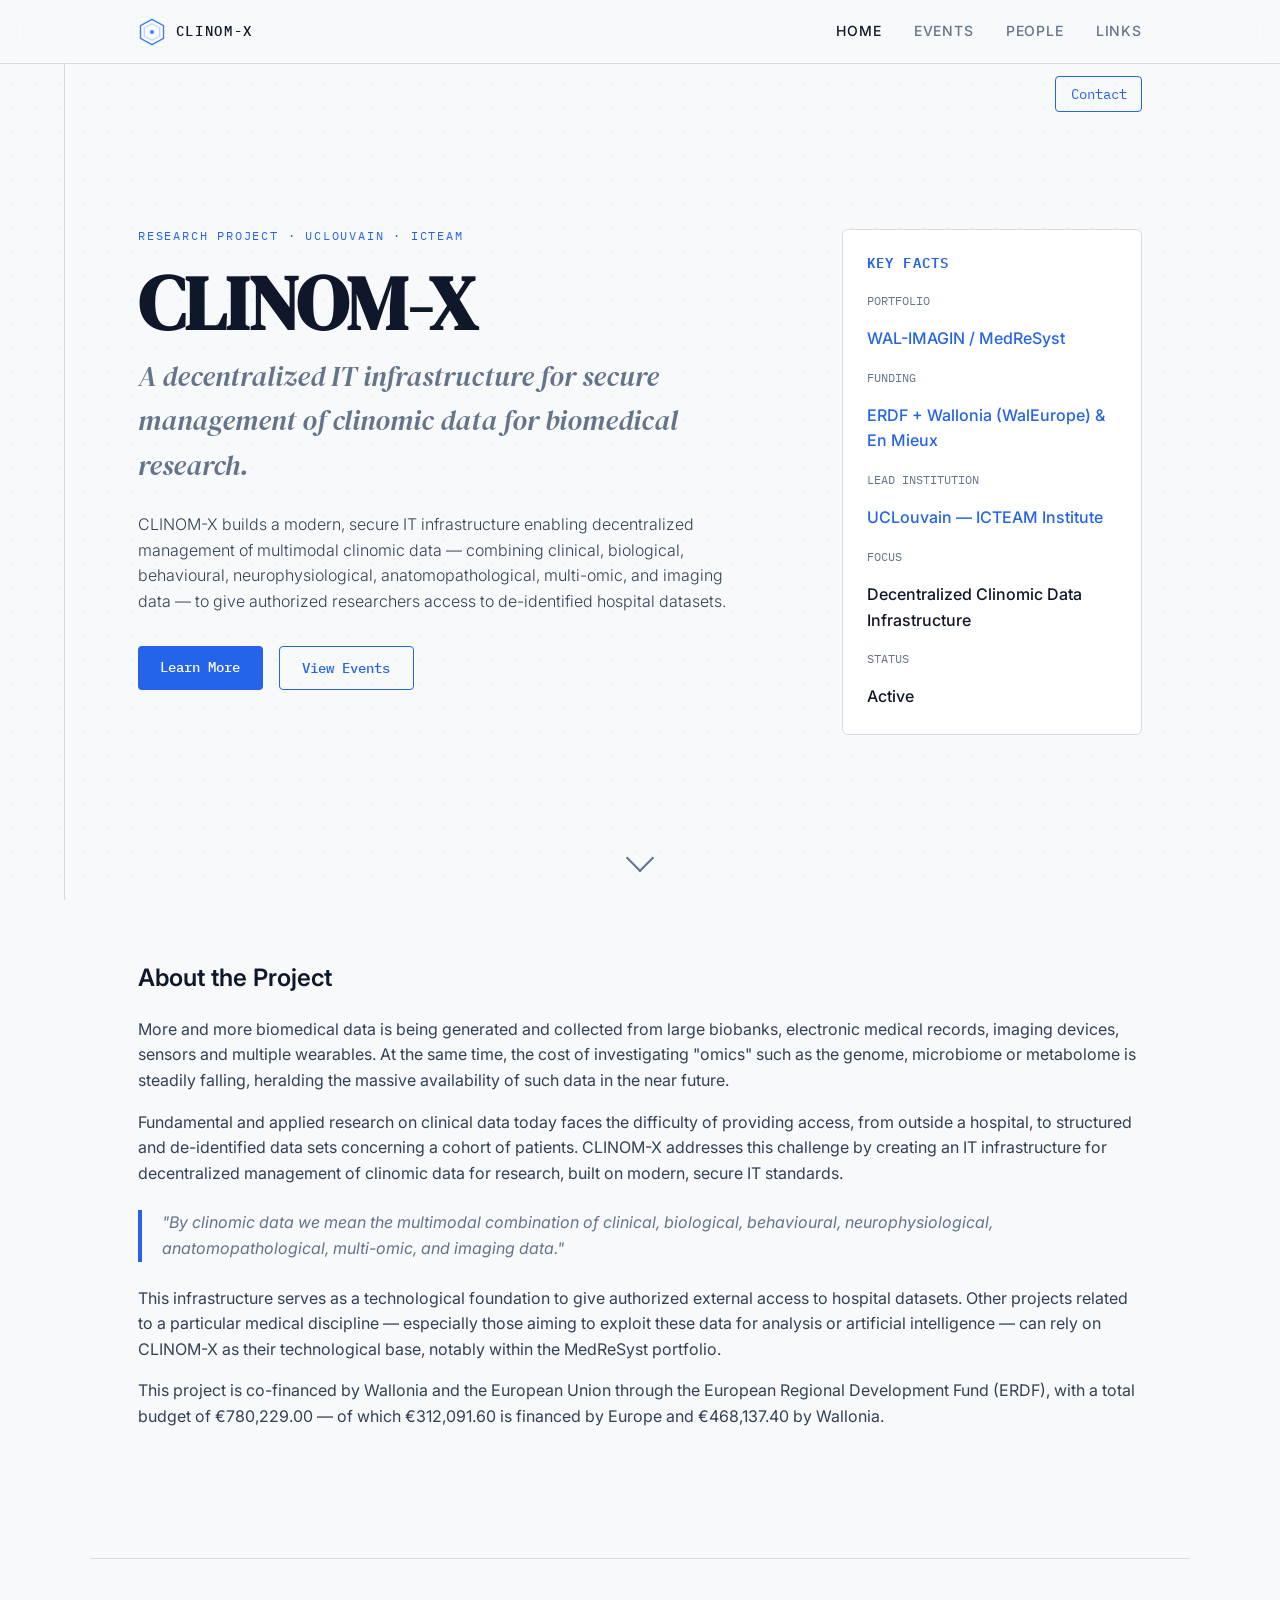
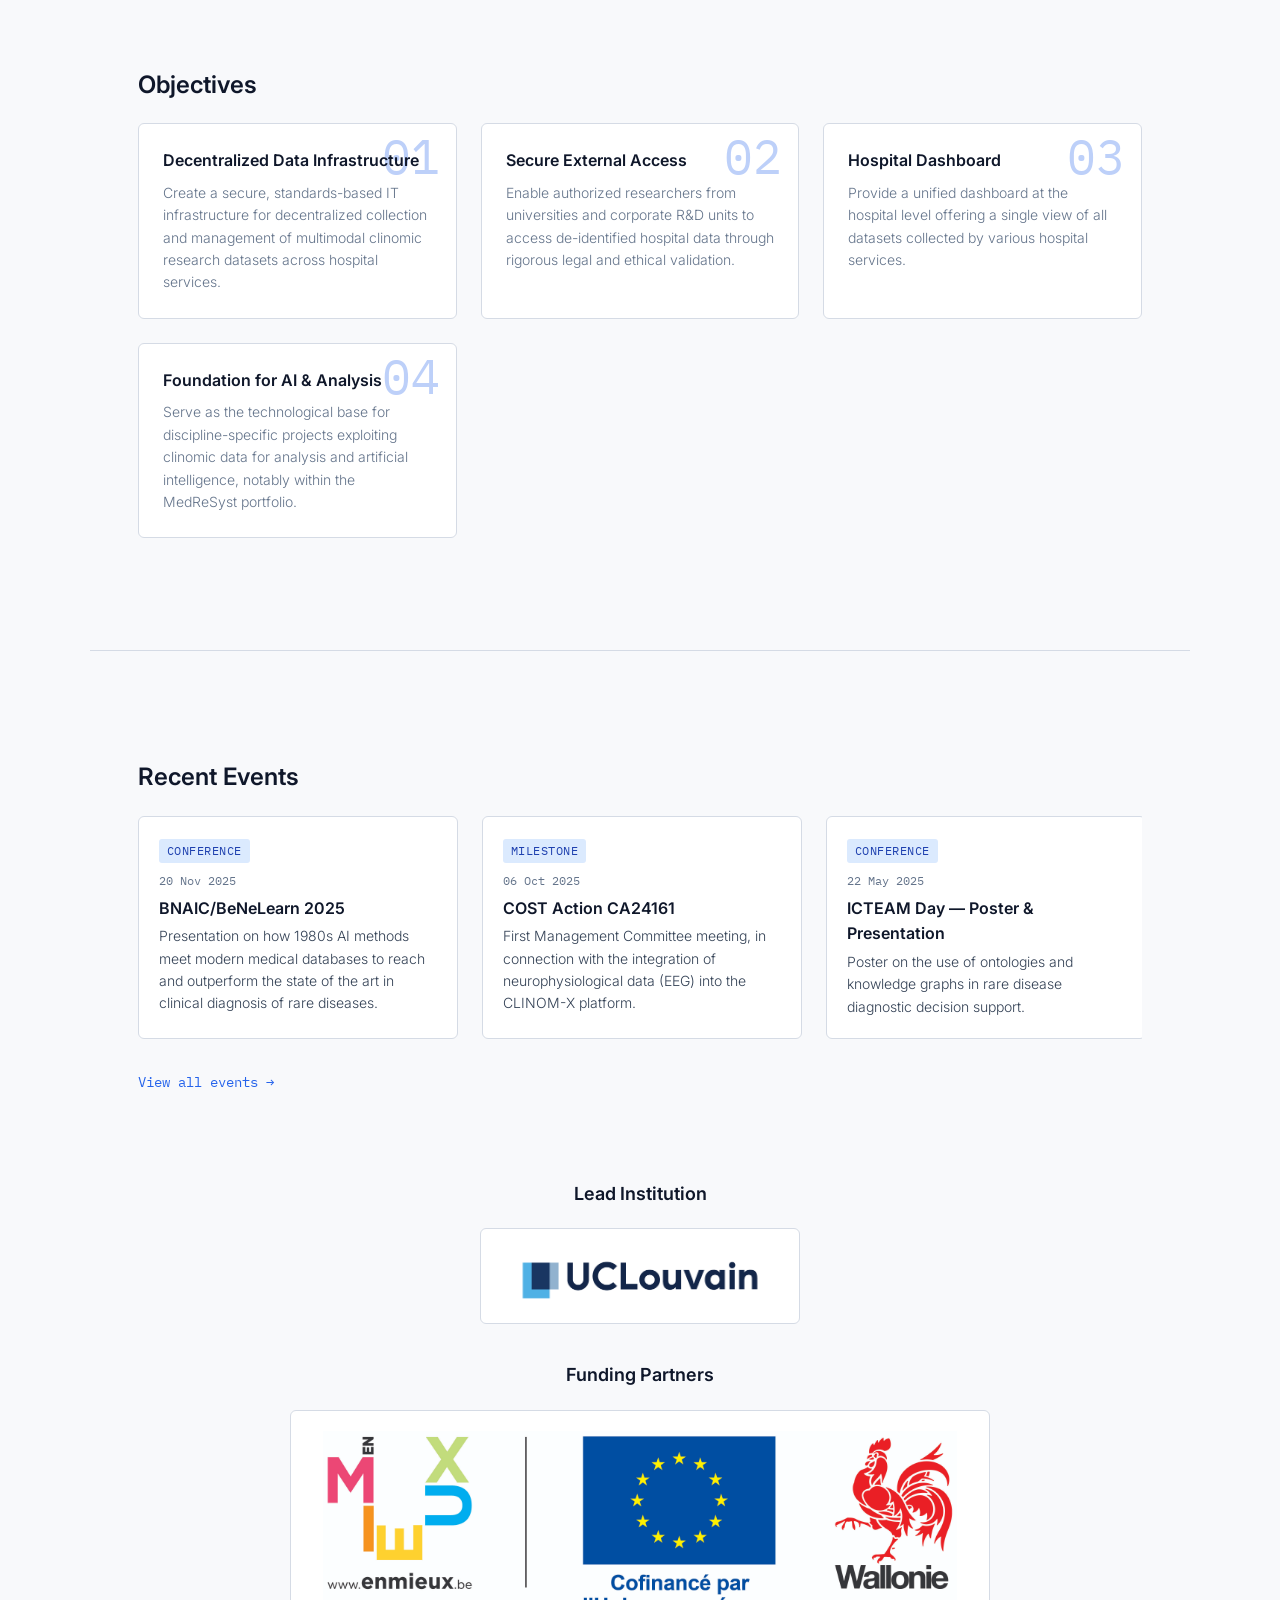
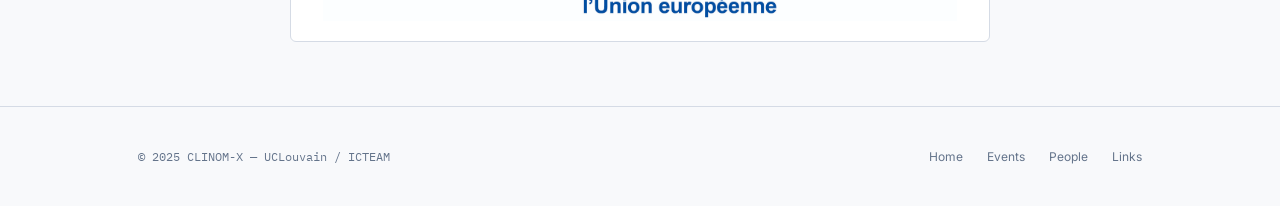
==== commit fd1185e8: "Update the funding partners logo" ====
--- a/index.html
+++ b/index.html
@@ -187,7 +187,9 @@
       <img src="img/logo_UCLouvain_format_jpg_RVB.jpg" alt="UCLouvain — ICTEAM Institute (opens in new tab)" class="partners-logo uclouvain-logo" style="margin-top: 1.5rem;">
     </a>
     <h3 style="margin-top: 2.5rem;">Funding Partners</h3>
-    <img src="img/logo_UE+wallonie+FWB.jpg" alt="Funding partners: En Mieux, European Union (ERDF), Wallonie, Fédération Wallonie-Bruxelles" class="partners-logo" style="margin-top: 1.5rem;">
+    <a href="https://europe.wallonie.be/" target="_blank" rel="noopener noreferrer">
+      <img src="img/logo_UE+wallonie.jpg" alt="Funding partners: En Mieux, European Union (ERDF), Wallonie, Fédération Wallonie-Bruxelles (opens in new tab)" class="partners-logo" style="margin-top: 1.5rem;">
+    </a>
   </div>
 </section>
 
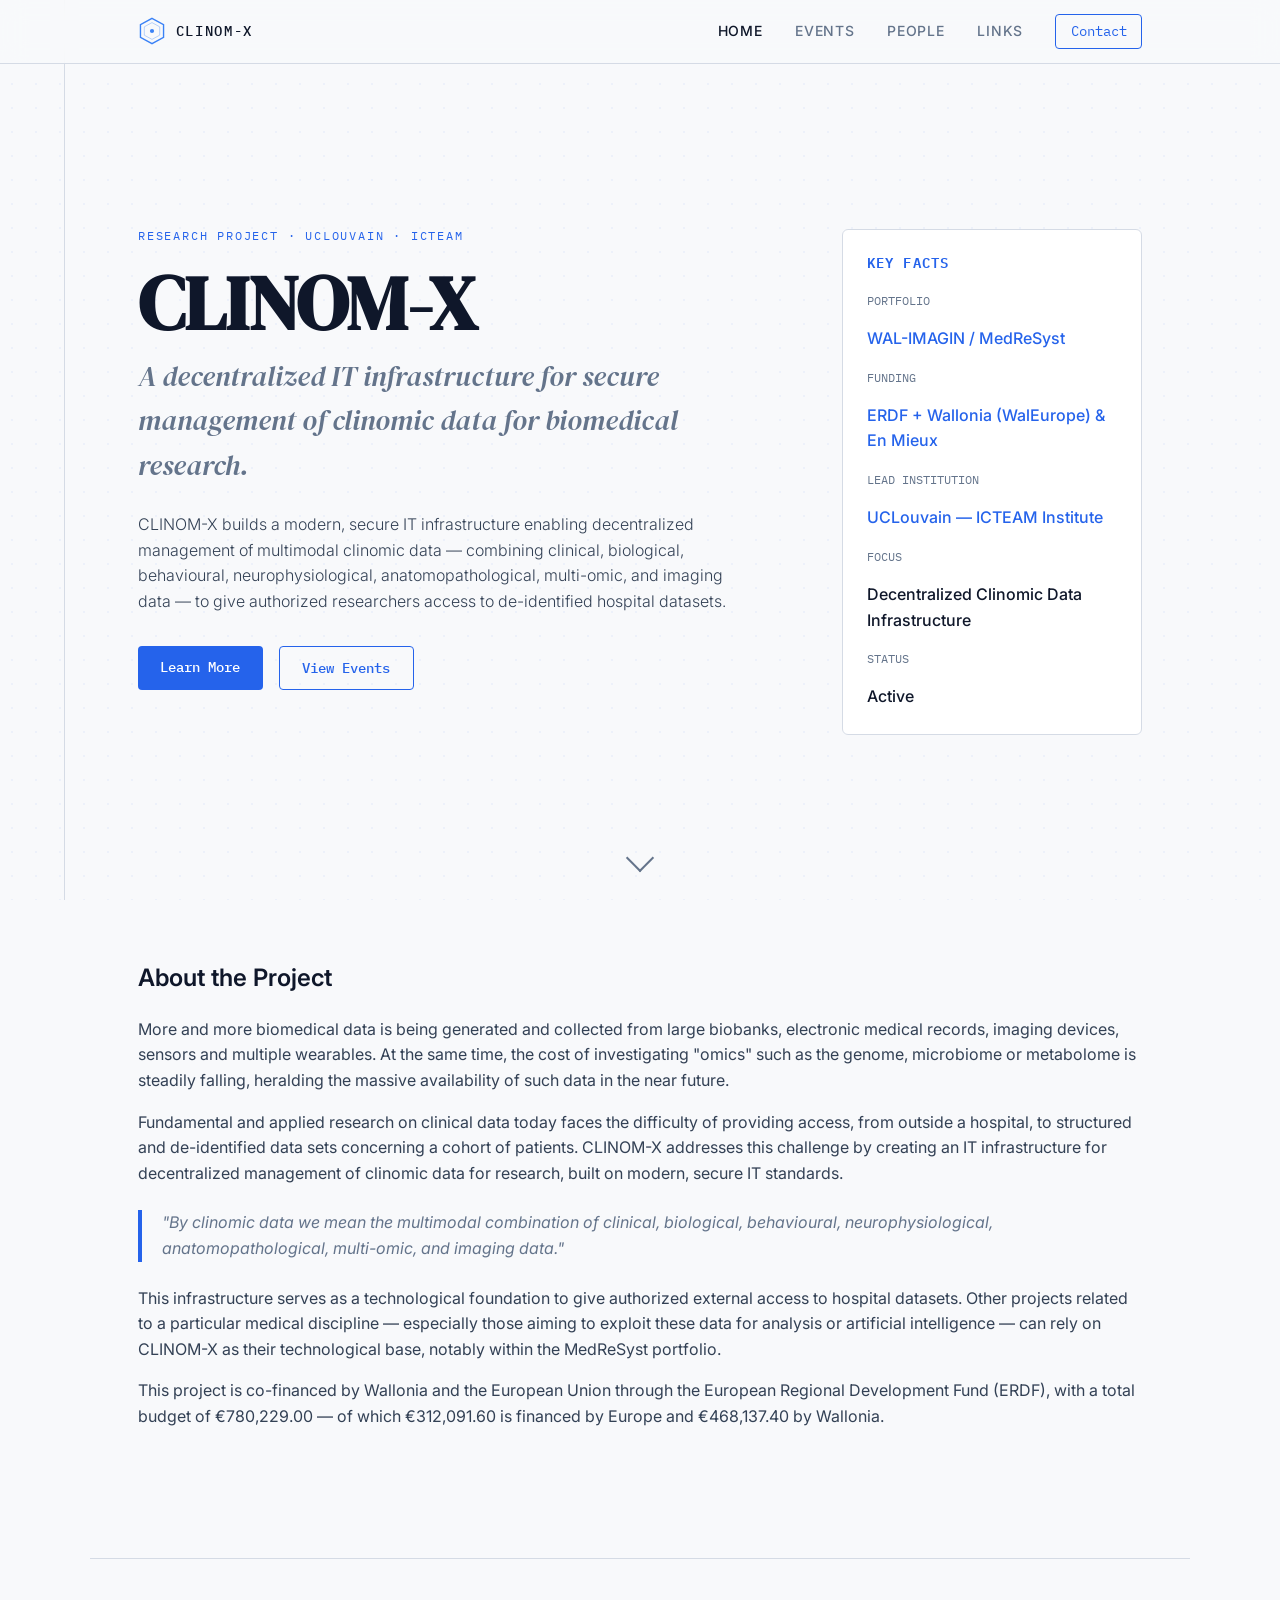
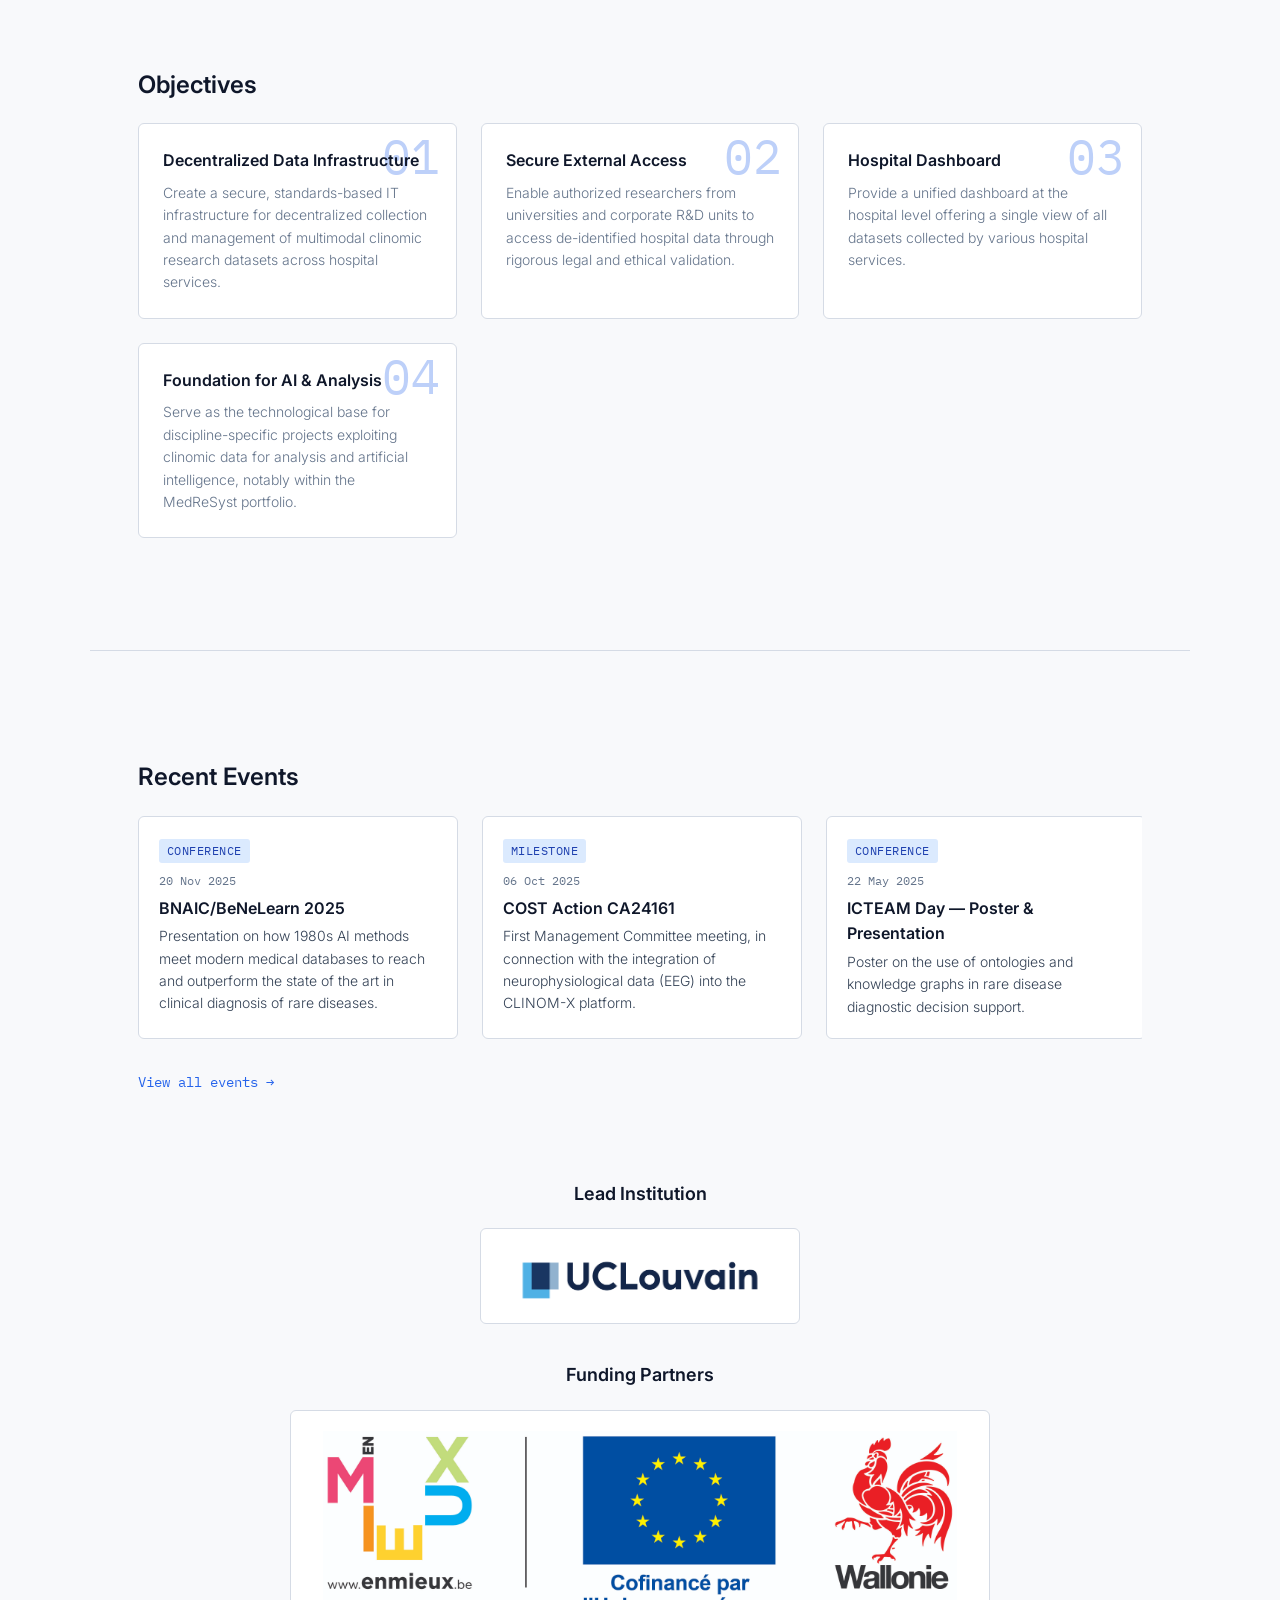
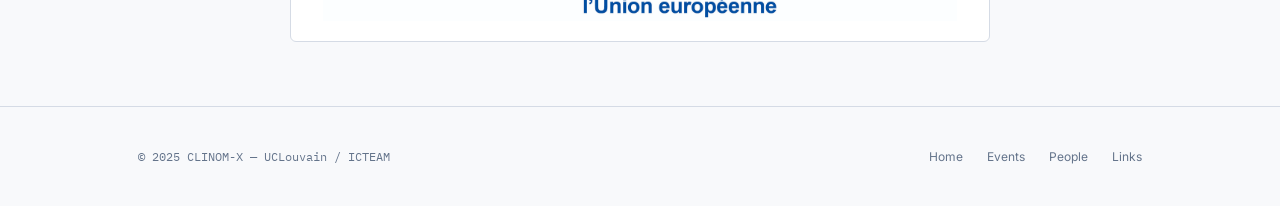
==== commit ffb3ec94: "Change 'Contact' button position" ====
--- a/index.html
+++ b/index.html
@@ -39,8 +39,6 @@
     </div>
   </div>
 </header>
-
-<a href="mailto:francois.roucoux@uclouvain.be" class="btn-contact btn-contact-fixed">Contact</a>
 
 <main id="main" class="page-content">
 
@@ -188,7 +186,7 @@
     </a>
     <h3 style="margin-top: 2.5rem;">Funding Partners</h3>
     <a href="https://europe.wallonie.be/" target="_blank" rel="noopener noreferrer">
-      <img src="img/logo_UE+wallonie.jpg" alt="Funding partners: En Mieux, European Union (ERDF), Wallonie, Fédération Wallonie-Bruxelles (opens in new tab)" class="partners-logo" style="margin-top: 1.5rem;">
+      <img src="img/logo_UE_wallonie.jpg" alt="Funding partners: En Mieux, European Union (ERDF), Wallonie, Fédération Wallonie-Bruxelles (opens in new tab)" class="partners-logo" style="margin-top: 1.5rem;">
     </a>
   </div>
 </section>
--- a/css/style.css
+++ b/css/style.css
@@ -235,20 +235,13 @@
 }
 
 .btn-contact-fixed {
-  position: fixed;
-  top: 4.75rem;
-  z-index: 99;
-  right: calc(50% - 550px + clamp(1rem, 5vw, 3rem));
-}
-
-.btn-contact-nav {
   display: none;
 }
 
-@media (max-width: 1100px) {
-  .btn-contact-fixed {
-    right: clamp(1rem, 5vw, 3rem);
-  }
+.nav-menu {
+  display: flex;
+  align-items: center;
+  gap: 2rem;
 }
 
 /* Hamburger toggle (CSS-only) */
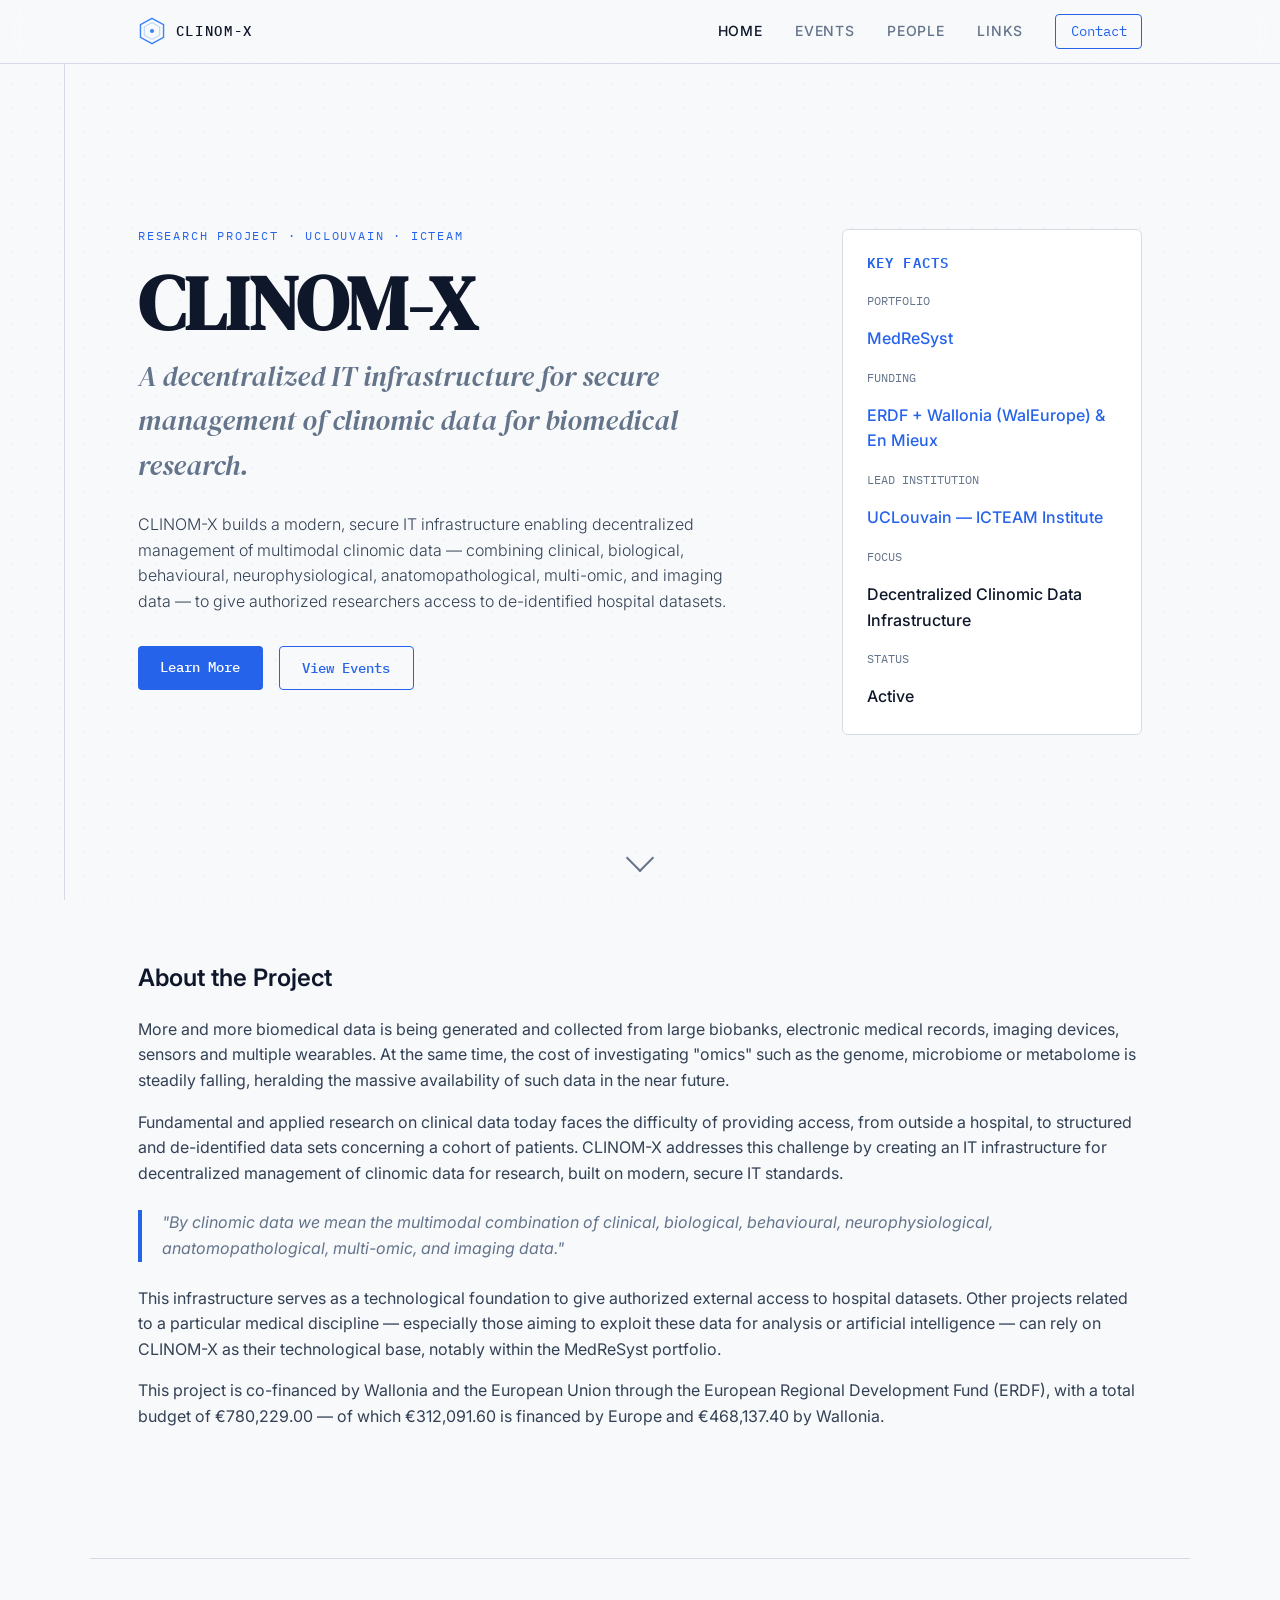
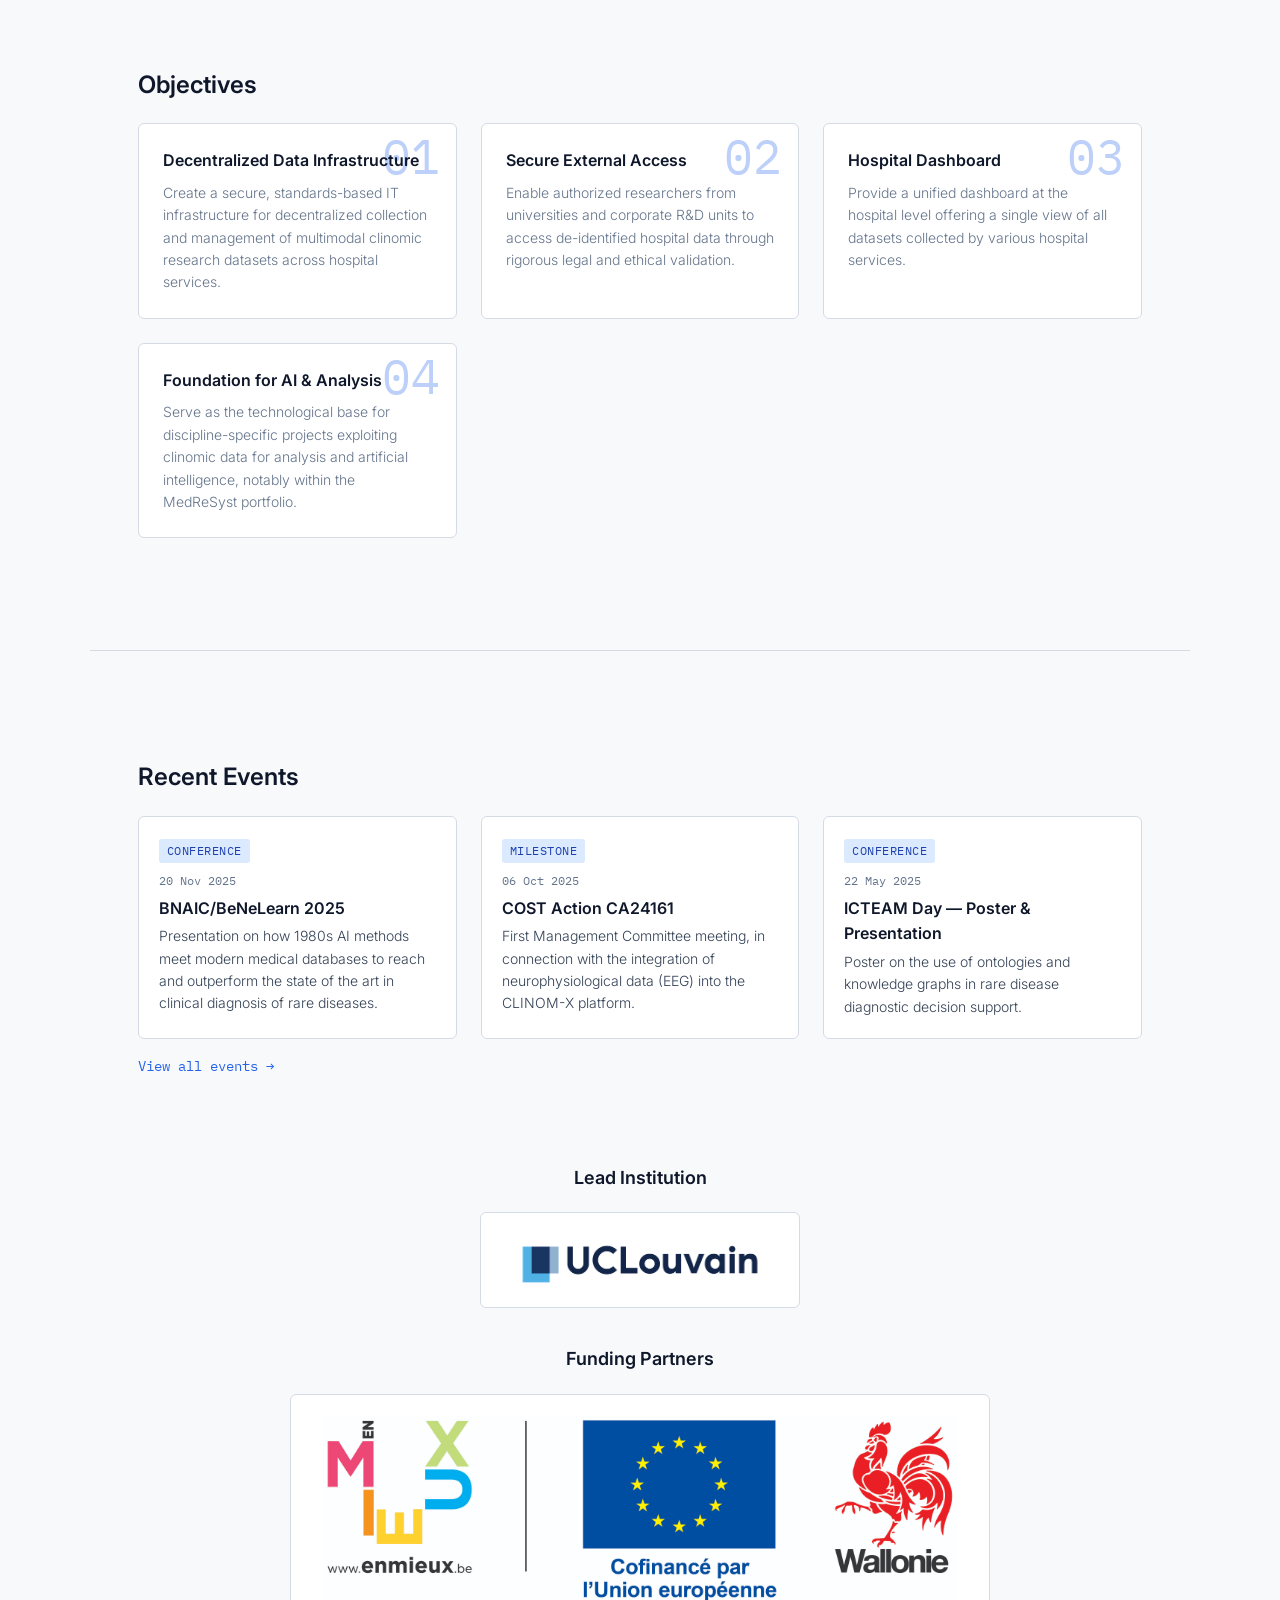
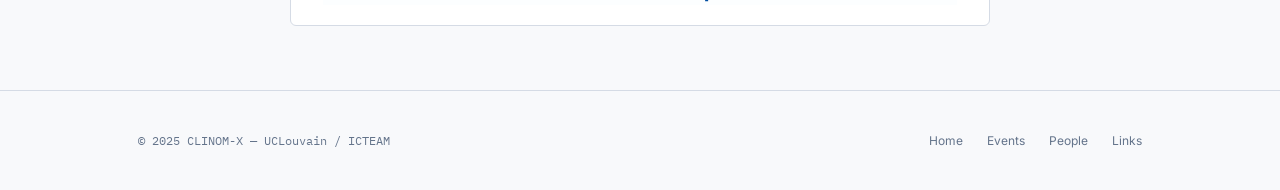
==== commit 42fc33ad: "CLINOM-X is unrelated to WAL-IMAGIN" ====
--- a/index.html
+++ b/index.html
@@ -74,7 +74,7 @@
           <h3>Key Facts</h3>
           <dl>
             <dt>Portfolio</dt>
-            <dd><a href="https://medresyst.org/en/about/" target="_blank" rel="noopener noreferrer">WAL-IMAGIN / MedReSyst<span class="sr-only"> (opens in new tab)</span></a></dd>
+            <dd><a href="https://medresyst.org/en/about/" target="_blank" rel="noopener noreferrer">MedReSyst<span class="sr-only"> (opens in new tab)</span></a></dd>
             <dt>Funding</dt>
             <dd><a href="#partners">ERDF + Wallonia (WalEurope) &amp; En Mieux</a></dd>
             <dt>Lead Institution</dt>
--- a/css/style.css
+++ b/css/style.css
@@ -910,12 +910,10 @@
 .events-preview {
   display: flex;
   gap: 1.5rem;
-  overflow-x: auto;
-  padding-bottom: 1rem;
 }
 
 .event-preview-card {
-  flex: 0 0 320px;
+  flex: 1 1 0;
   background: var(--clr-surface);
   border: 1px solid var(--clr-border);
   border-radius: 6px;
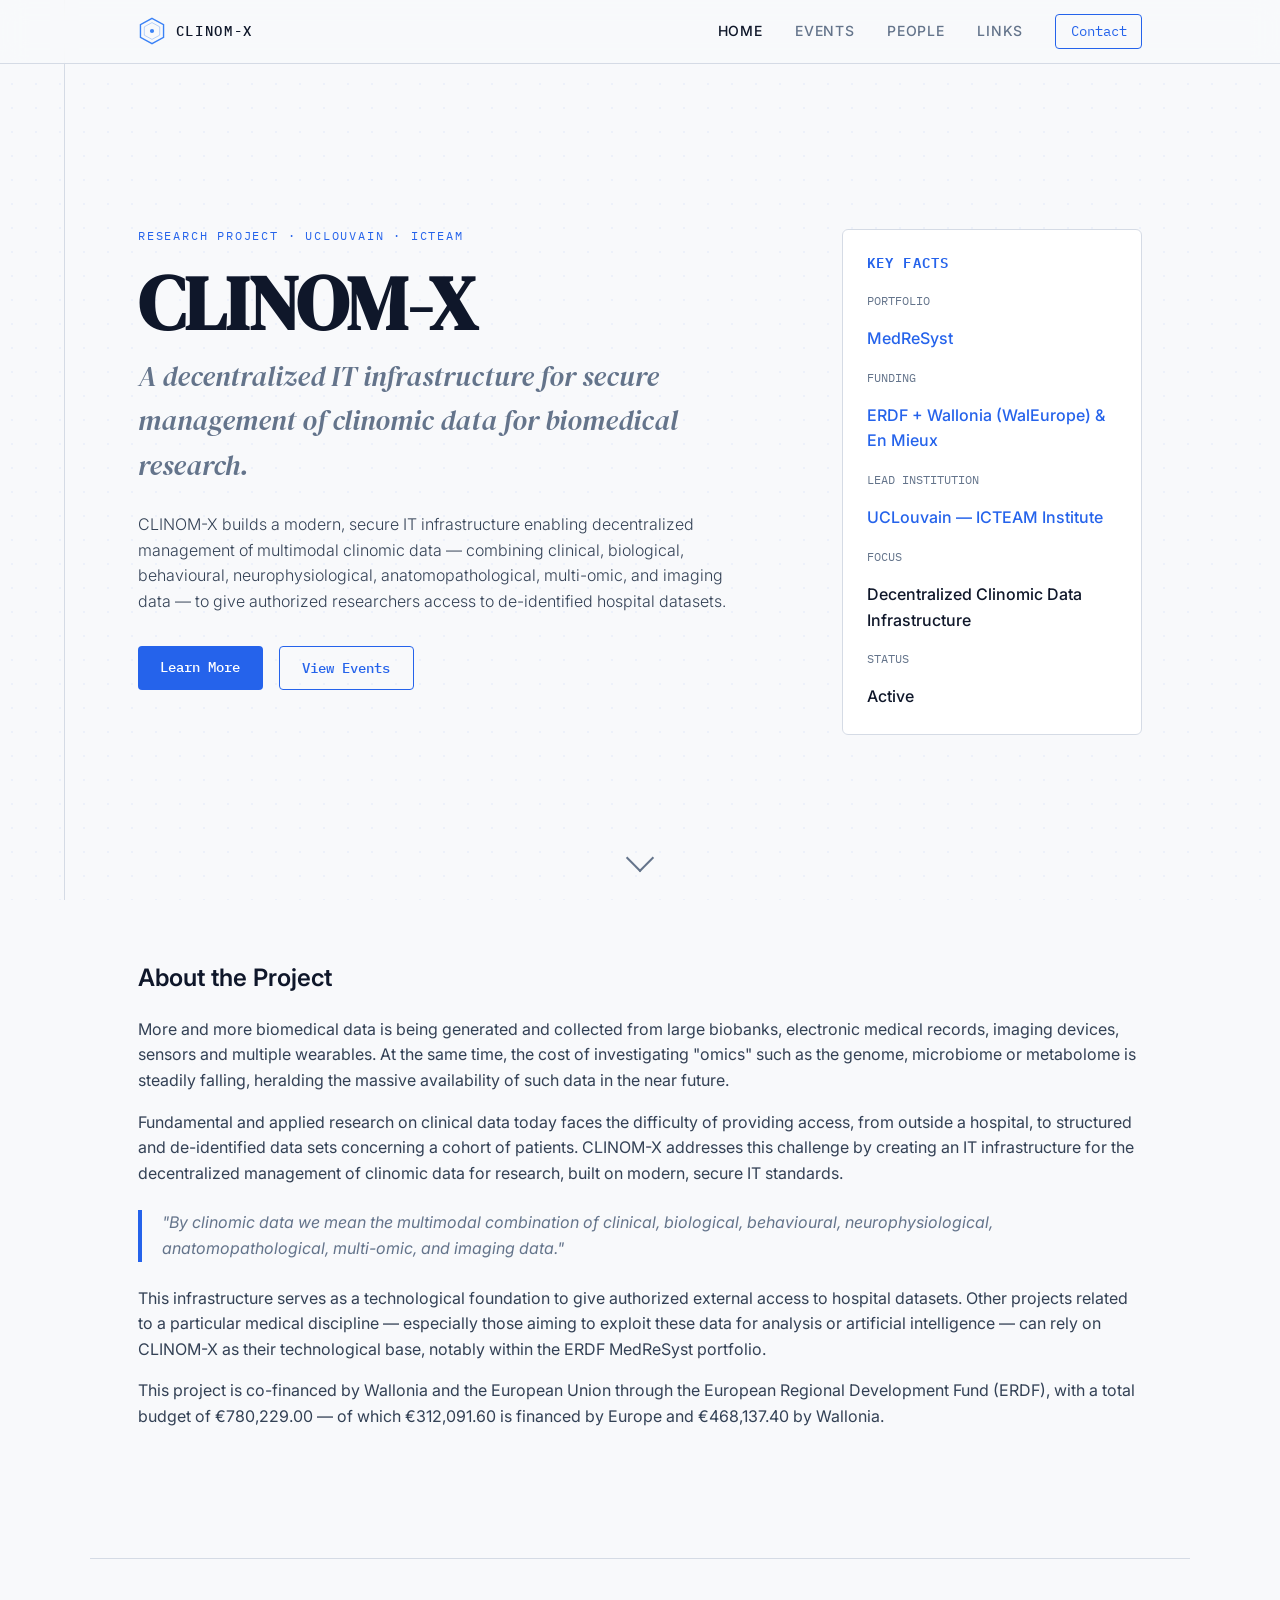
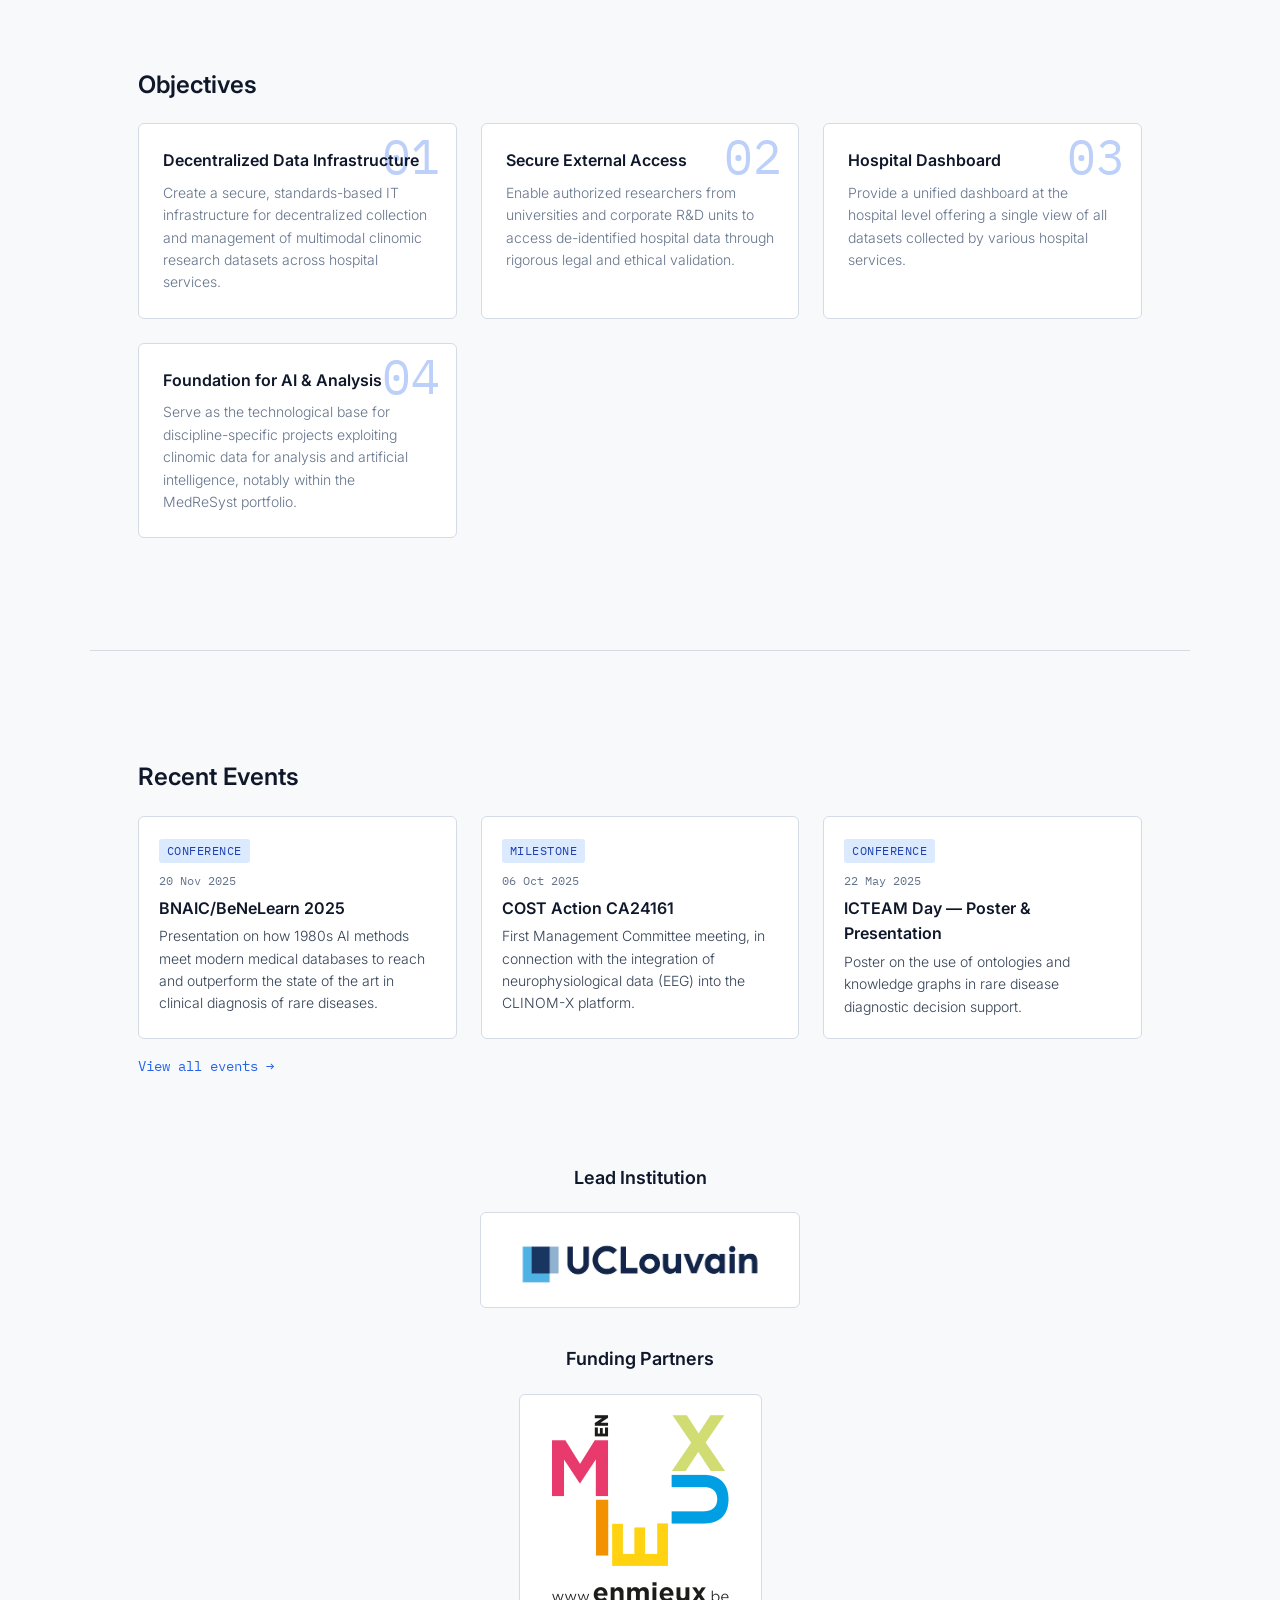
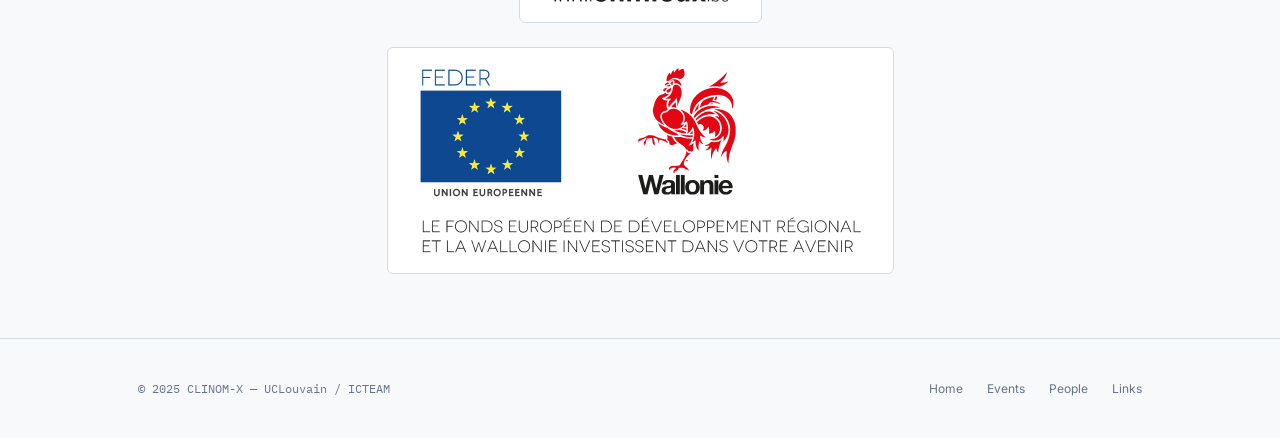
==== commit 000eaa77: "reviewing content" ====
--- a/index.html
+++ b/index.html
@@ -101,13 +101,13 @@
         More and more biomedical data is being generated and collected from large biobanks, electronic medical records, imaging devices, sensors and multiple wearables. At the same time, the cost of investigating "omics" such as the genome, microbiome or metabolome is steadily falling, heralding the massive availability of such data in the near future.
       </p>
       <p>
-        Fundamental and applied research on clinical data today faces the difficulty of providing access, from outside a hospital, to structured and de-identified data sets concerning a cohort of patients. CLINOM-X addresses this challenge by creating an IT infrastructure for decentralized management of clinomic data for research, built on modern, secure IT standards.
+        Fundamental and applied research on clinical data today faces the difficulty of providing access, from outside a hospital, to structured and de-identified data sets concerning a cohort of patients. CLINOM-X addresses this challenge by creating an IT infrastructure for the decentralized management of clinomic data for research, built on modern, secure IT standards.
       </p>
       <blockquote>
         "By clinomic data we mean the multimodal combination of clinical, biological, behavioural, neurophysiological, anatomopathological, multi-omic, and imaging data."
       </blockquote>
       <p>
-        This infrastructure serves as a technological foundation to give authorized external access to hospital datasets. Other projects related to a particular medical discipline &mdash; especially those aiming to exploit these data for analysis or artificial intelligence &mdash; can rely on CLINOM-X as their technological base, notably within the MedReSyst portfolio.
+        This infrastructure serves as a technological foundation to give authorized external access to hospital datasets. Other projects related to a particular medical discipline &mdash; especially those aiming to exploit these data for analysis or artificial intelligence &mdash; can rely on CLINOM-X as their technological base, notably within the ERDF MedReSyst portfolio.
       </p>
       <p class="funding-info">
         This project is co-financed by Wallonia and the European Union through the European Regional Development Fund (ERDF), with a total budget of &euro;780,229.00 &mdash; of which &euro;312,091.60 is financed by Europe and &euro;468,137.40 by Wallonia.
@@ -185,8 +185,11 @@
       <img src="img/logo_UCLouvain_format_jpg_RVB.jpg" alt="UCLouvain — ICTEAM Institute (opens in new tab)" class="partners-logo uclouvain-logo" style="margin-top: 1.5rem;">
     </a>
     <h3 style="margin-top: 2.5rem;">Funding Partners</h3>
+    <a href="https://www.enmieux.be/" target="_blank" rel="noopener noreferrer">
+      <img src="img/en-mieux.png" alt="Funding partners: En Mieux, European Union (ERDF), Wallonie, Fédération Wallonie-Bruxelles (opens in new tab)" class="partners-logo" style="margin-top: 1.5rem;">
+    </a>
     <a href="https://europe.wallonie.be/" target="_blank" rel="noopener noreferrer">
-      <img src="img/logo_UE_wallonie.jpg" alt="Funding partners: En Mieux, European Union (ERDF), Wallonie, Fédération Wallonie-Bruxelles (opens in new tab)" class="partners-logo" style="margin-top: 1.5rem;">
+      <img src="img/europe-wallonie.png" alt="Funding partners: En Mieux, European Union (ERDF), Wallonie, Fédération Wallonie-Bruxelles (opens in new tab)" class="partners-logo" style="margin-top: 1.5rem;">
     </a>
   </div>
 </section>
